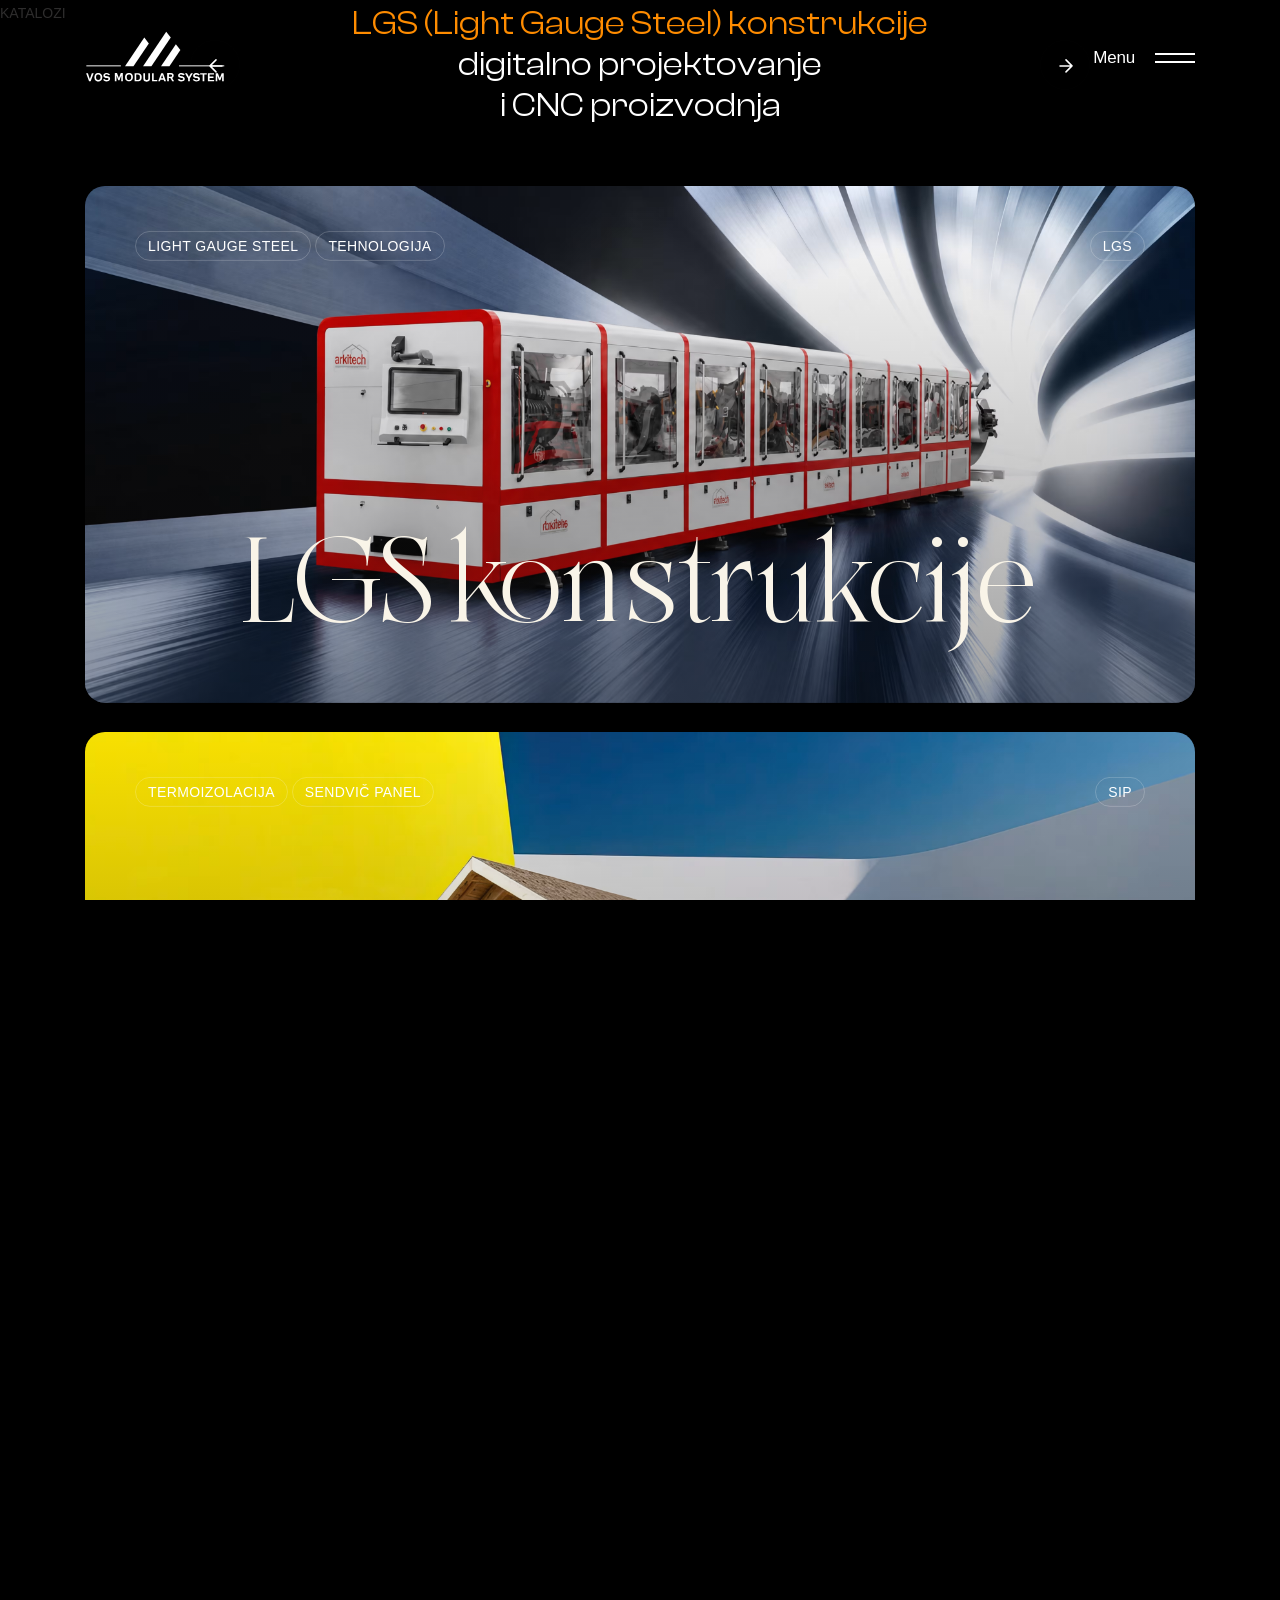
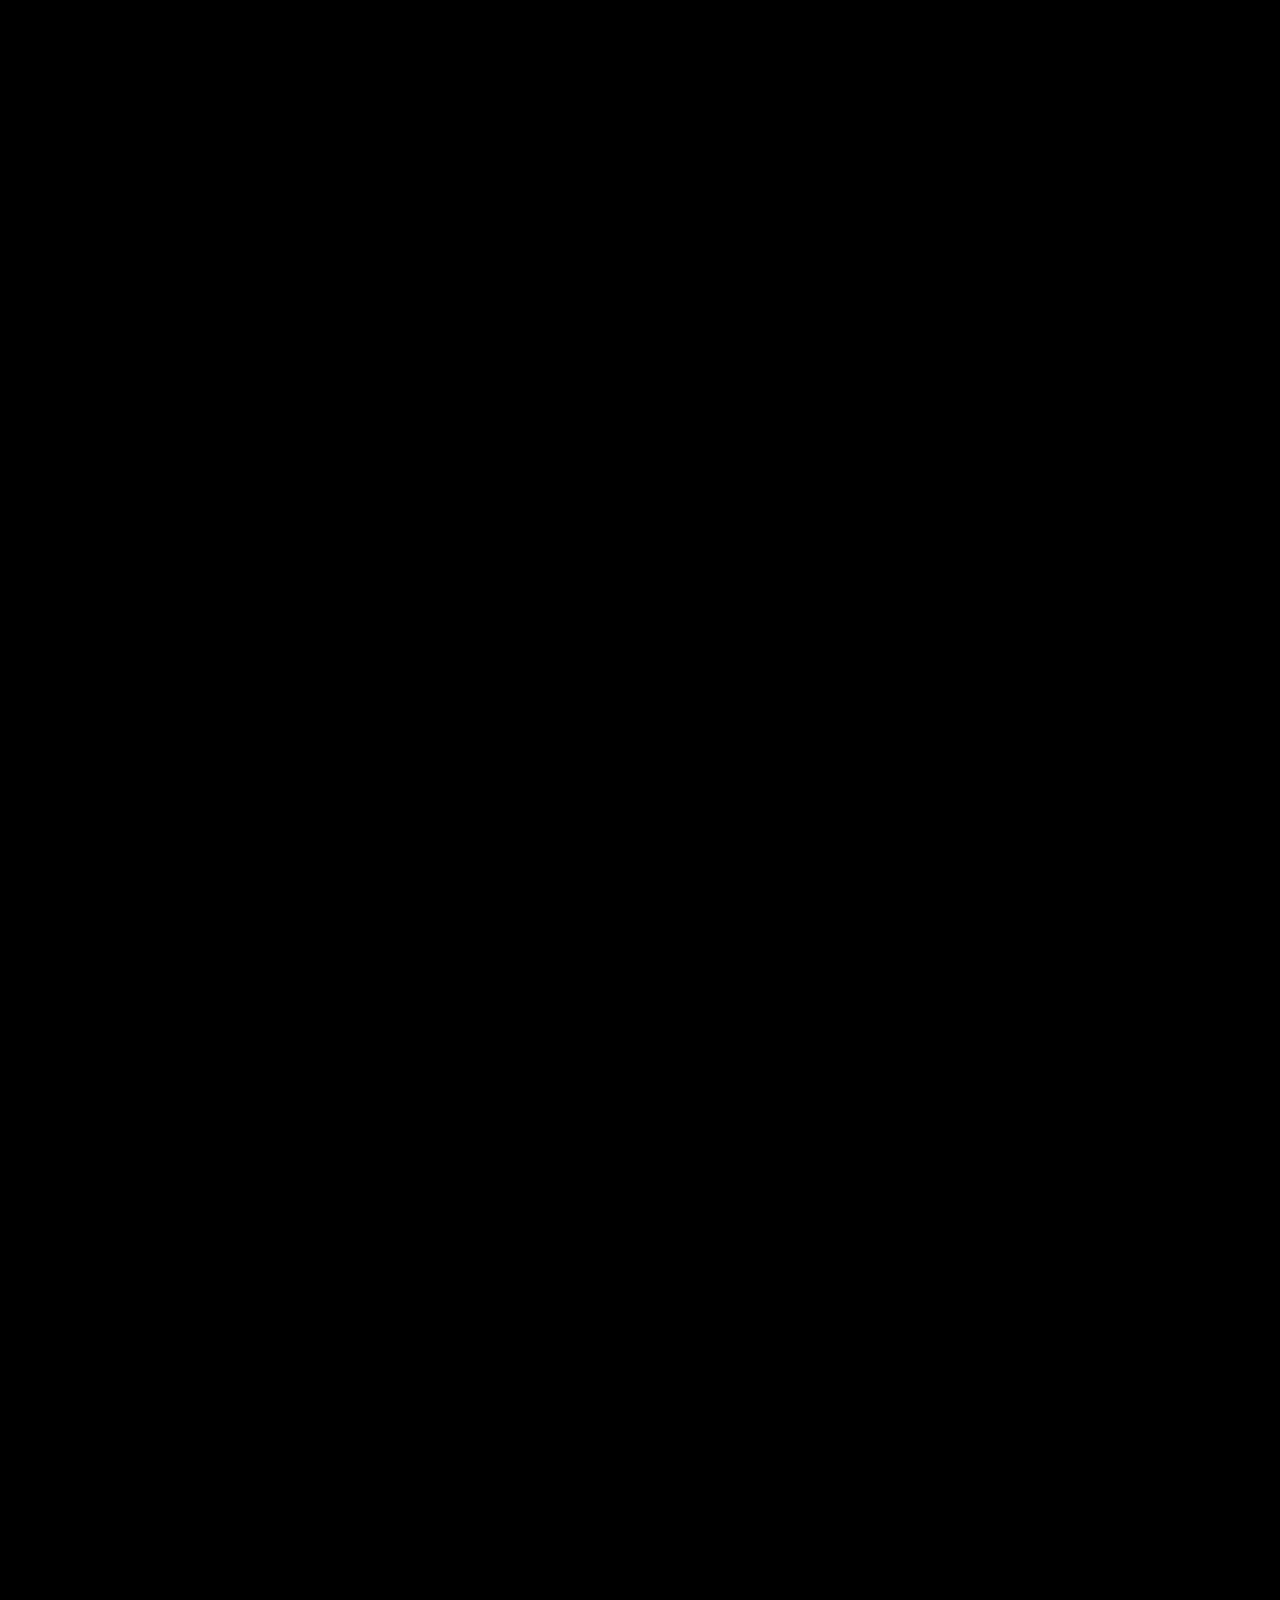
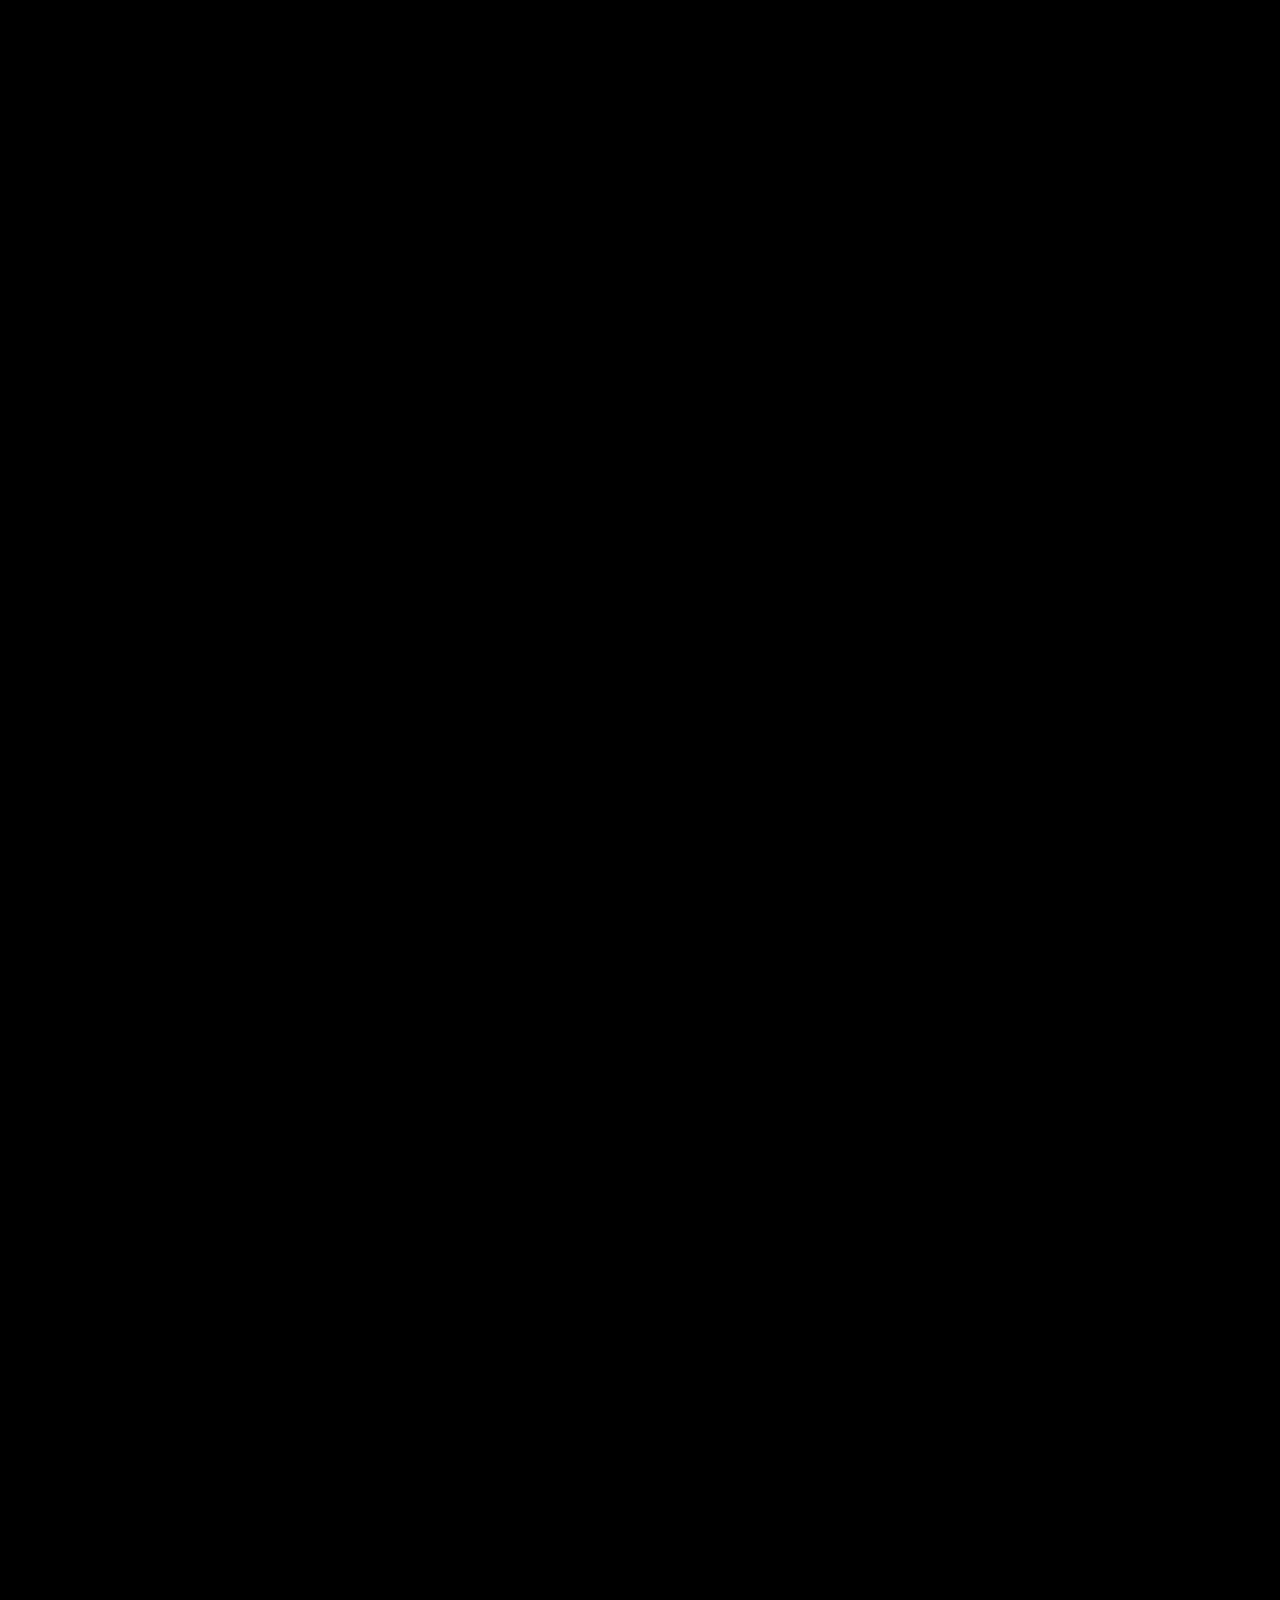
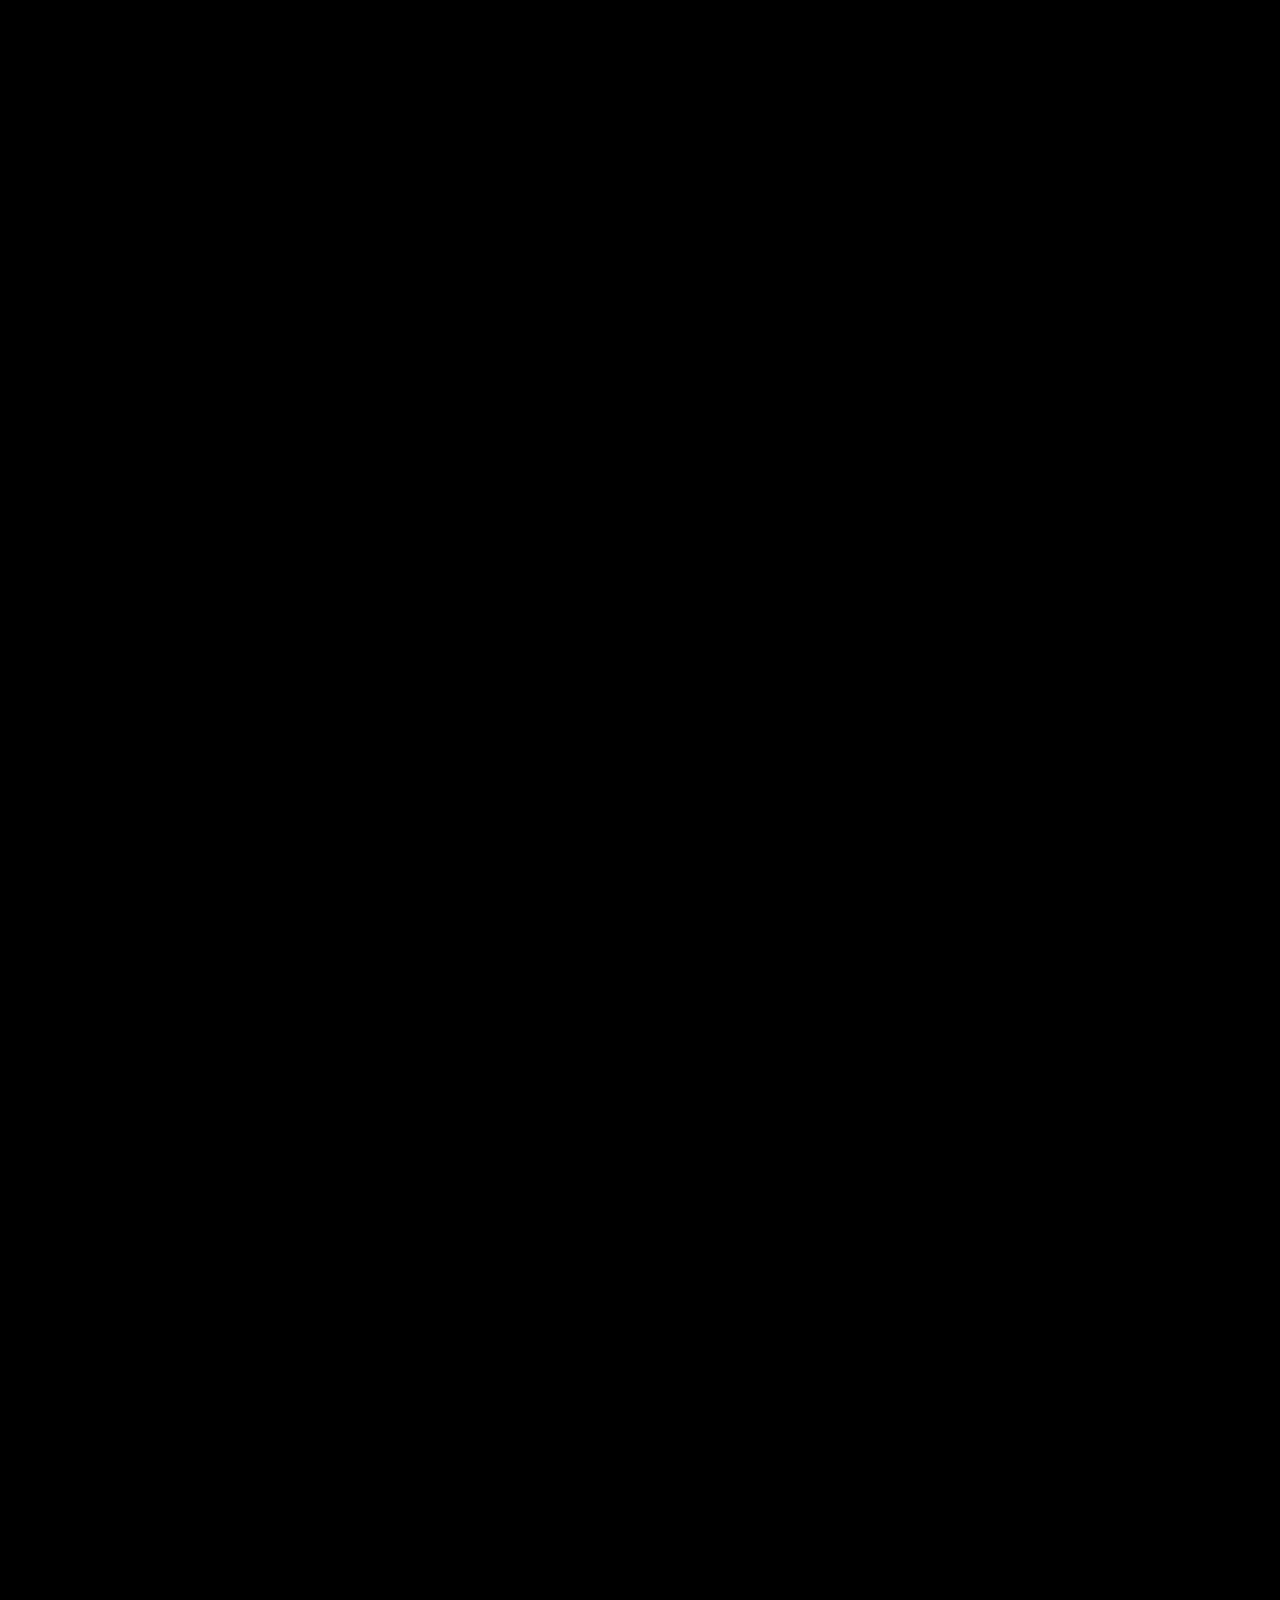
==== index.html @ fdd9111f "Initial commit: Vos Modular System site mirror + new LGS page Mirrors the live vosmodularsystem.com " ====
<!DOCTYPE html><html class="no-js" lang="sr"><head>

    <meta charset="utf-8">
    <meta http-equiv="x-ua-compatible" content="ie=edge">
    <title>Vos Modular System - industrijska gradnja nove generacije - VOS STEEL CORE LGS SIP SISTEM</title>
    <meta name="description" content="">
    <meta name="viewport" content="width=device-width, initial-scale=1">

    <!-- Place favicon.ico in the root directory -->
    <link rel="shortcut icon" type="image/x-icon" href="images/favicon.svg">

    <!-- CSS here -->
    <!-- CSS here -->
    <link rel="stylesheet" href="css/bootstrap.css">
    <link rel="stylesheet" href="css/slick.css">
    <link rel="stylesheet" href="css/swiper-bundle.css">
    <link rel="stylesheet" href="css/magnific-popup.css">
    <link rel="stylesheet" href="css/font-awesome-pro.css">
    <link rel="stylesheet" href="css/spacing.css">
    <link rel="stylesheet" href="css/atropos.min.css">
    <link rel="stylesheet" href="css/main.css">
    <link rel="stylesheet" href="css/custom.css">
    <!-- CSS here -->
    <!-- CSS here -->

</head>

<body class="tp-magic-cursor" data-bg-color="#000000">

    <!-- Begin magic cursor -->
    <div id="magic-cursor" class="cursor-white-bg">
        <div id="ball"></div>
    </div>
    <!-- End magic cursor -->

    <!-- preloader start -->

    <!-- preloader -->KATALOZI
    <div id="preloader">
        <div class="preloader">
            <span></span>
            <span></span>
        </div>
    </div>
    <!-- preloader end  -->
    <!-- preloader end  -->


    <!-- back to top start -->
    <!-- back to top start -->
    <div class="back-to-top-wrapper">
        <button id="back_to_top" type="button" class="back-to-top-btn">
            <svg width="12" height="7" viewBox="0 0 12 7" fill="none" xmlns="http://www.w3.org/2000/svg">
                <path d="M11 6L6 1L1 6" stroke="currentColor" stroke-width="1.5" stroke-linecap="round" stroke-linejoin="round"></path>
            </svg>
        </button>
    </div>
    <!-- back to top end -->
    <!-- back to top end -->

    <!-- offcanvas start -->

    <div class="tp-offcanvas-2-area p-relative offcanvas-2-black-bg">
        <div class="tp-offcanvas-2-bg is-left left-box"></div>
        <div class="tp-offcanvas-2-bg is-right right-box d-none d-md-block"></div>
        <div class="tp-offcanvas-2-wrapper">
            <div class="tp-offcanvas-2-left left-box">
                <div class="tp-offcanvas-2-left-wrap d-flex justify-content-between align-items-center">
                    <div class="tp-offcanvas-2-logo">
                        <a href="index.html">
                            <img class="logo-1" data-width="140" src="images/logo-white.svg" alt="">
                            <img class="logo-2" data-width="140" src="images/logo-black.png" alt="">
                        </a>
                    </div>
                    <div class="tp-offcanvas-2-close d-md-none text-end">
                        <button class="tp-offcanvas-2-close-btn">
                            <span class="text">
                                <span>close</span>
                            </span>
                            <span class="d-inline-block">
                                <span>
                                    <svg width="24" height="24" viewBox="0 0 24 24" fill="none" xmlns="http://www.w3.org/2000/svg">
                                        <rect width="32.621" height="1.00918" transform="matrix(0.704882 0.709325 -0.704882 0.709325 1.0061 0)" fill="currentcolor"></rect>
                                        <rect width="32.621" height="1.00918" transform="matrix(0.704882 -0.709325 0.704882 0.709325 0 23.2842)" fill="currentcolor"></rect>
                                    </svg>
                                </span>
                            </span>
                        </button>
                    </div>
                </div>
                <div class="tp-offcanvas-menu counter-row">
                    <nav></nav>
                </div>
            </div>
            <div class="tp-offcanvas-2-right right-box d-none d-md-block p-relative">
                <div class="tp-offcanvas-2-close text-end">
                    <button class="tp-offcanvas-2-close-btn">
                        <span class="text"><span>close</span></span>
                        <span class="d-inline-block">
                            <span>
                                <svg width="38" height="38" viewBox="0 0 38 38" fill="none" xmlns="http://www.w3.org/2000/svg">
                                    <path d="M9.80859 9.80762L28.1934 28.1924" stroke="currentColor" stroke-width="1.5" stroke-linecap="round" stroke-linejoin="round"></path>
                                    <path d="M9.80859 28.1924L28.1934 9.80761" stroke="currentColor" stroke-width="1.5" stroke-linecap="round" stroke-linejoin="round"></path>
                                </svg>
                            </span>
                        </span>
                    </button>
                </div>
                <div class="tp-offcanvas-2-right-info-box mt-160">
                    <h4 class="tp-offcanvas-2-right-info-title">Kontakt</h4>
                    <div class="tp-offcanvas-2-right-info-item">
                        <label class="mb-10">Telefon</label>
                        <a class="tp-line-white" href="tel:+381640510066">+381 64 051 0066</a><br>
                        <a class="tp-line-white" href="tel:+381635566646">+381 63 566 646</a>
                    </div>
                    <div class="tp-offcanvas-2-right-info-item">
                        <label class="mb-10">Email</label>
                        <a class="tp-line-white" href="mailto:office@vos-system.com">office@vos-system.com</a>
                    </div>
                    <div class="tp-offcanvas-2-right-info-item">
                        <label class="mb-10">Adresa</label>
                        <a class="tp-line-white" href="https://www.google.com.bd/maps/place/Vos+System/@45.3799021,20.0602516,17z/data=!3m1!4b1!4m14!1m7!3m6!1s0x475b222dc4f3ee83:0x62e4f84243fef71f!2sVos+System!8m2!3d45.3798984!4d20.0628265!16s%2Fg%2F1tg_vwn9!3m5!1s0x475b222dc4f3ee83:0x62e4f84243fef71f!8m2!3d45.3798984!4d20.0628265!16s%2Fg%2F1tg_vwn9?entry=ttu&g_ep=EgoyMDI2MDYwMS4wIKXMDSoASAFQAw%3D%3D" target="_blank">
                            Čuruška 3, 21230 Žabalj, Srbija 
                        </a>
                    </div>
                    <div class="tp-offcanvas-2-right-info-item">
                        <label class="mb-15">Zapratite nas</label>
                        <div class="tp-offcanvas-2-right-social">
                            <a href="https://www.youtube.com/@VOSSYSTEMMODULAR">
                               <svg width="35px" height="35px" viewBox="0 0 48 48" fill="none" xmlns="http://www.w3.org/2000/svg">
<circle cx="24" cy="24" r="20" fill="none"/>
<path fill-rule="evenodd" clip-rule="evenodd" d="M35.3005 16.3781C35.6996 16.7772 35.9872 17.2739 36.1346 17.8187C36.9835 21.2357 36.7873 26.6324 36.1511 30.1813C36.0037 30.7261 35.7161 31.2228 35.317 31.6219C34.9179 32.021 34.4212 32.3086 33.8764 32.456C31.8819 33 23.8544 33 23.8544 33C23.8544 33 15.8269 33 13.8324 32.456C13.2876 32.3086 12.7909 32.021 12.3918 31.6219C11.9927 31.2228 11.7051 30.7261 11.5577 30.1813C10.7038 26.7791 10.9379 21.3791 11.5412 17.8352C11.6886 17.2903 11.9762 16.7936 12.3753 16.3945C12.7744 15.9954 13.2711 15.7079 13.8159 15.5604C15.8104 15.0165 23.8379 15 23.8379 15C23.8379 15 31.8654 15 33.8599 15.544C34.4047 15.6914 34.9014 15.979 35.3005 16.3781ZM27.9423 24L21.283 27.8571V20.1428L27.9423 24Z" fill="currentcolor"/>
</svg>
                            </a>
                            <a href="https://www.facebook.com/vosmodularsystem">
                          <svg width="17px" height="17px" viewBox="0 0 16 16" xmlns="http://www.w3.org/2000/svg" fill="none"><path fill="currentcolor" d="M15 8a7 7 0 00-7-7 7 7 0 00-1.094 13.915v-4.892H5.13V8h1.777V6.458c0-1.754 1.045-2.724 2.644-2.724.766 0 1.567.137 1.567.137v1.723h-.883c-.87 0-1.14.54-1.14 1.093V8h1.941l-.31 2.023H9.094v4.892A7.001 7.001 0 0015 8z"/></svg>
                            </a>
                            <a href="https://www.instagram.com/vosmodularsystem">
                                <svg width="17" height="17" viewBox="0 0 17 17" fill="none" xmlns="http://www.w3.org/2000/svg">
                                    <path d="M12.8438 5.15771C13.396 5.15771 13.8438 4.71 13.8438 4.15771C13.8438 3.60543 13.396 3.15771 12.8438 3.15771V5.15771ZM12.8348 3.15771C12.2825 3.15771 11.8348 3.60543 11.8348 4.15771C11.8348 4.71 12.2825 5.15771 12.8348 5.15771V3.15771ZM8.5 15C6.70396 15 5.45753 14.9979 4.51848 14.8716C3.60819 14.7492 3.13786 14.5269 2.80546 14.1945L1.39124 15.6088C2.15719 16.3747 3.11992 16.7016 4.25198 16.8538C5.35528 17.0021 6.7605 17 8.5 17V15ZM0 8.5C0 10.2395 -0.00212373 11.6447 0.146211 12.748C0.298413 13.8801 0.625299 14.8428 1.39124 15.6088L2.80546 14.1945C2.47305 13.8621 2.25076 13.3918 2.12838 12.4815C2.00212 11.5425 2 10.296 2 8.5H0ZM15 8.5C15 10.296 14.9979 11.5425 14.8716 12.4815C14.7492 13.3918 14.5269 13.8621 14.1945 14.1945L15.6088 15.6088C16.3747 14.8428 16.7016 13.8801 16.8538 12.748C17.0021 11.6447 17 10.2395 17 8.5H15ZM8.5 17C10.2395 17 11.6447 17.0021 12.748 16.8538C13.8801 16.7016 14.8428 16.3747 15.6088 15.6088L14.1945 14.1945C13.8621 14.5269 13.3918 14.7492 12.4815 14.8716C11.5425 14.9979 10.296 15 8.5 15V17ZM8.5 2C10.296 2 11.5425 2.00212 12.4815 2.12838C13.3918 2.25076 13.8621 2.47305 14.1945 2.80546L15.6088 1.39124C14.8428 0.625299 13.8801 0.298413 12.748 0.146211C11.6447 -0.00212374 10.2395 0 8.5 0V2ZM17 8.5C17 6.7605 17.0021 5.35528 16.8538 4.25198C16.7016 3.11992 16.3747 2.15719 15.6088 1.39124L14.1945 2.80546C14.5269 3.13786 14.7492 3.60819 14.8716 4.51848C14.9979 5.45753 15 6.70396 15 8.5H17ZM8.5 0C6.7605 0 5.35528 -0.00212374 4.25198 0.146211C3.11992 0.298413 2.15719 0.625299 1.39124 1.39124L2.80546 2.80546C3.13786 2.47305 3.60819 2.25076 4.51848 2.12838C5.45753 2.00212 6.70396 2 8.5 2V0ZM2 8.5C2 6.70396 2.00212 5.45753 2.12838 4.51848C2.25076 3.60819 2.47305 3.13786 2.80546 2.80546L1.39124 1.39124C0.625299 2.15719 0.298413 3.11992 0.146211 4.25198C-0.00212373 5.35528 0 6.7605 0 8.5H2ZM11.0545 8.50136C11.0545 9.91114 9.91163 11.054 8.50185 11.054V13.054C11.0162 13.054 13.0545 11.0157 13.0545 8.50136H11.0545ZM8.50185 11.054C7.09207 11.054 5.94922 9.91114 5.94922 8.50136H3.94922C3.94922 11.0157 5.9875 13.054 8.50185 13.054V11.054ZM5.94922 8.50136C5.94922 7.09158 7.09207 5.94873 8.50185 5.94873V3.94873C5.9875 3.94873 3.94922 5.98701 3.94922 8.50136H5.94922ZM8.50185 5.94873C9.91163 5.94873 11.0545 7.09158 11.0545 8.50136H13.0545C13.0545 5.98701 11.0162 3.94873 8.50185 3.94873V5.94873ZM12.8438 3.15771H12.8348V5.15771H12.8438V3.15771Z" fill="currentcolor"></path>
                                </svg>
                            </a>
                        </div>
                    </div>
                </div>
            </div>
        </div>
    </div>
    <!-- offcanvas end -->

    <!-- header area start -->
    <header>

        <!-- header area start -->
        <div class="tp-header-2-area z-index-3 mt-5 ">
            <div class="container container-1750">
                <div class="row align-items-center">
                    <div class="col-6">
                        <div class="tp-header-logo">
                            <a href="index.html"><img data-width="140px" src="images/logo-white.svg" alt=""></a>
                        </div>
                    </div>
                    <div class="col-6">
                        <div class="tp-header-2-right d-flex justify-content-end">
                            <button class="tp-header-2-bar tp-offcanvas-open-btn d-flex align-items-center">
                                <span>Menu</span>
                                <span>
                                    <i></i>
                                    <i></i>
                                </span>
                            </button>
                        </div>
                    </div>
                </div>
            </div>
        </div>

        <nav class="tp-mobile-menu-active d-none">
            <ul>
                <li class="has-dropdown p-static is-active">
                    <a >TEHNOLOGIJA</a>
                    <ul class="tp-submenu submenu">
                        <li><a href="/lgs">LGS konstrukcije</a></li>
                        <li><a href="doc/sip.pdf" target="_blank" rel="noopener noreferrer">SIP paneli</a></li>
                        <li><a href="doc/score.pdf" target="_blank" rel="noopener noreferrer">STEEL CORE Sistem</a></li>
                        <li><a href="doc/mgo.pdf" target="_blank" rel="noopener noreferrer">MgO paneli</a></li>
                       
                    </ul>
                </li>
                 <li class="has-dropdown p-static is-active">
                    <a >PROIZVODI</a>
                    <ul class="tp-submenu submenu">
                        <li><a href="doc/space.pdf" target="_blank" rel="noopener noreferrer">Space Kapsula</a></li>
                        <li><a href="doc/ecap.pdf" target="_blank" rel="noopener noreferrer">E-Kapsula</a></li>
                        <li><a href="doc/xmod.pdf" target="_blank" rel="noopener noreferrer">X-MOD Line</a></li>
                        <li><a href="doc/mhome.pdf" target="_blank" rel="noopener noreferrer">Modularne Kuće</a></li>
						
						<li><a href="doc/kit 01.pdf" target="_blank" rel="noopener noreferrer">LGS KIT</a></li>
                        <li><a href="doc/kit 02.pdf" target="_blank" rel="noopener noreferrer">LGS+SIP KIT</a></li>
                        <li><a href="doc/kit 03.pdf" target="_blank" rel="noopener noreferrer">LGS+SIP/MgO KIT</a></li>
					
						
                       
                    </ul>
                </li>
				 <li class="has-dropdown p-static is-active">
                    <a >360°PREGLED</a>
                    <ul class="tp-submenu submenu">
                        
						<li><a href="https://my.matterport.com/show/?m=LvjTjAGMy9D" target="_blank" rel="noopener noreferrer">SPACE KAPSULA</a></li>
						<li><a href="https://my.matterport.com/show/?m=Ng99ZKTcBRJ" target="_blank" rel="noopener noreferrer">E-KAPSULA</a></li>
                        <li><a href="https://my.matterport.com/show/?m=ZeMni5wGzuD" target="_blank" rel="noopener noreferrer">XMODline B24-SL</a></li>
                        <li><a href="https://my.matterport.com/show/?m=9GBvYPCqosd" target="_blank" rel="noopener noreferrer">MALI PALIĆ</a></li>
                        <li><a href="https://my.matterport.com/show/?m=togwt7eFjQd" target="_blank" rel="noopener noreferrer">PR 10-30 LUX</a></li>
                        
                    </ul>
                </li>
				
               
            </ul>
        </nav>
        <!-- header area end -->

    </header>
    <!-- header area end -->

    <div id="smooth-wrapper">
        <div id="smooth-content">

            <main>

                <!-- hero area start -->
                <div class="tp-hero-2-wrapper">
                    
					<div class="tp-about-us-area include-bg pt-180 pb-150 hero-element " >
                        <div class="container">
     
        
               <div class="row">
                                <div class="col-xl-12">
                                    <div class="tp-hero-2-content text-center mb-25">
                                        <span class="tp-hero-2-subtitle tp_fade_anim" data-delay=".3">
                                            MODULARNA GRADNJA 
                                        </span>
                                        <h1 class="tp-hero-2-title about-us tp_fade_anim text-scale-anim" data-delay=".5">Nove Generacije</h1>
                                    </div>
                                </div>
                            </div>
                            <div class="row">
                                <div class="col-md-6">
                                    <div class="tp-hero-2-avater-box d-flex align-items-center justify-content-center justify-content-md-start tp_fade_anim" data-delay=".7" data-on-scroll="3">
                                        
                                    </div>
                                </div>
                                
                            </div>
                        </div>
                    </div>
                </div>
                <!-- hero area end -->
				
				
			 <!-- brand area start -->
                <div class="creative-brand-area pb-50 fix">
                    <div class="creative-brand-wrapper">
                        <div class="swiper-container creative-brand-active">
                            <div class="swiper-wrapper slider-transtion">
                                <div class="swiper-slide">
                                    <div class="creative-brand-item">
                                        <img src="images/app-brand-1.svg" >
                                    </div>
                                </div>
                                <div class="swiper-slide">
                                    <div class="creative-brand-item">
                                        <img src="images/app-brand-2.svg" >
                                    </div>
                                </div>
                                <div class="swiper-slide">
                                    <div class="creative-brand-item">
                                        <img src="images/app-brand-3.svg" >
                                    </div>
                                </div>
                                <div class="swiper-slide">
                                    <div class="creative-brand-item">
                                        <img src="images/app-brand-4.svg" >
                                    </div>
                                </div>
                                <div class="swiper-slide">
                                    <div class="creative-brand-item">
                                        <img src="images/app-brand-5.svg" >
                                    </div>
                                </div>
                                <div class="swiper-slide">
                                    <div class="creative-brand-item">
                                        <img src="images/app-brand-6.svg" alt="">
                                    </div>
                                </div>
                                <div class="swiper-slide">
                                    <div class="creative-brand-item">
                                        <img src="images/app-brand-7.svg" >
                                    </div>
                                </div>
                            
                            </div>
                        </div>
                    </div>
                </div>
                <!-- brand area end -->
				
				
				
				
	 <!-- testimonial area start -->
                <div class="ar-testimonial-area pb-50">
                    <div class="container container-1330">
                        <div class="row justify-content-center">
                            <div class="col-xl-8">
                                <div class="ar-testimonial-slider-wrap p-relative">
                                 
                                    <div class="swiper-container ar-testimonial-active fix">
                                        <div class="swiper-wrapper">
                                            <div class="swiper-slide">
                                                <div class="ar-testimonial-item text-center">
                                                    <p>
                                                        Vos Modular System razvija i proizvodi<br>
<a style="color: rgb(255, 140, 0);" class="tp-line-white" href="doc/ngen.pdf" target="_blank"> savremene građevinske sisteme.</a> <br>
 
                                                    </p>
                                                </div>
                                            </div>
                                            <div class="swiper-slide">
                                                <div class="ar-testimonial-item text-center">
                                                    <p>
                                               <a style="color: rgb(255, 140, 0);" class="tp-line-white" href="/lgs"> LGS (Light Gauge Steel) konstrukcije</a> <br>
digitalno projektovanje<br>
i CNC proizvodnja
                                                    </p>
                                                </div>
                                            </div>
                                            <div class="swiper-slide">
                                                <div class="ar-testimonial-item text-center">
                                                    <p>
                                                        <a style="color: rgb(255, 140, 0);" class="tp-line-white" href="doc/sip.pdf" target="_blank"> SIP (Structural Insulated Panel)</a> <br>
proizvodnja energetski efikasnih<br>
konstrukcionih SIP panela
                                                    </p>
                                                </div>
                                            </div>
											<div class="swiper-slide">
                                                <div class="ar-testimonial-item text-center">
                                                    <p>
                                                       <a style="color: rgb(255, 140, 0);" class="tp-line-white" href="doc/score.pdf" target="_blank">STEEL CORE SISTEM</a> <br>
visoko efikasan, brz i energetski<br>
optimizovan LGS-SIP/MgO sistem
                                                    </p>
                                                </div>
                                            </div>
											<div class="swiper-slide">
                                                <div class="ar-testimonial-item text-center">
                                                    <p>
                                                        <a style="color: rgb(255, 140, 0);" class="tp-line-white" href="doc/mgo.pdf" target="_blank">MgO (magnesium-oxide) ploče</a> <br>
inovacija koja menja<br>
standarde gradnje
                                                    </p>
                                                </div>
												
                                            </div>
											<div class="swiper-slide">
                                                <div class="ar-testimonial-item text-center">
                                                    <p>
                                                      DIY (Uradi Sam) Kompleti<br>
<a style="color: rgb(255, 140, 0);" class="tp-line-white" href="doc/kit 01.pdf" target="_blank">LGS</a>  | <a style="color: rgb(255, 140, 0);" class="tp-line-white" href="doc/kit 02.pdf" target="_blank">LGS+SIP</a>  | <a style="color: rgb(255, 140, 0);" class="tp-line-white" href="doc/kit 03.pdf" target="_blank">LGS+SIP/MgO KIT</a> <br>
sami organizujte izgradnju objekta
                                                    </p>
                                                </div>
												
                                            </div>
                                        </div>
                                    </div>
                              
                                    <div class="ar-testimonial-arrow">
                                        <button class="ar-testimonial-prev">
                                            <span>
                                                <svg width="14" height="14" viewBox="0 0 14 14" fill="none" xmlns="http://www.w3.org/2000/svg">
                                                    <path d="M13 7H1M1 7L7 1M1 7L7 13" stroke="white" stroke-width="1.5" stroke-linecap="round" stroke-linejoin="round"></path>
                                                </svg>
                                            </span>
                                        </button>
                                        <button class="ar-testimonial-next">
                                            <span>
                                                <svg width="14" height="14" viewBox="0 0 14 14" fill="none" xmlns="http://www.w3.org/2000/svg">
                                                    <path d="M1 7H13M13 7L7 1M13 7L7 13" stroke="white" stroke-width="1.5" stroke-linecap="round" stroke-linejoin="round"></path>
                                                </svg>
                                            </span>
                                        </button>
                                    </div>
                                </div>
                            </div>
                        </div>
                    </div>
                </div>
                <!-- testimonial area end -->			
				
				
				
				


                <!-- PORTFOLIO SHOWCASE -->
                <div class="des-portfolio-area">
                    <div class="container container-1750">
                        <div class="row">
                            <div class="col-xl-12">
                                <div class="showcase-portfolio-wrap pt-10 pb-60">
								
									
								
								
								 <div class="des-portfolio-item showcase-portfolio-panel p-relative not-hide-cursor mb-30" data-cursor="Pogledaj<br>Katalog">
                                        <a class="cursor-hide"  href="/lgs">
                                            <div class="des-portfolio-thumb p-relative">
                                                <picture>
  <source srcset="images/portfolio-5.avif" type="image/avif">
  <img src="images/portfolio-5.jpg" alt="">
</picture>
                                            </div>
                                            <div class="des-portfolio-category">
                                                <span>Light Gauge Steel</span>
                                                <span>Tehnologija</span>
                                            </div>
                                            <div class="des-portfolio-category portfolio-meta">
                                                <span>LGS</span>
                                            </div>
                                            <div class="des-portfolio-content">
											
                                                <h2 class="des-portfolio-title">LGS konstrukcije</h2>
                                            </div>
                                        </a>
                                    </div>
								
								
								 <div class="des-portfolio-item showcase-portfolio-panel p-relative not-hide-cursor mb-30" data-cursor="Pogledaj<br>Katalog">
                                        <a class="cursor-hide"  href="doc/sip.pdf" target="_blank" rel="noopener noreferrer">
                                            <div class="des-portfolio-thumb p-relative">
                                                <picture>
  <source srcset="images/portfolio-6.avif" type="image/avif">
  <img src="images/portfolio-6.jpg" alt="">
</picture>
                                            </div>
                                            <div class="des-portfolio-category">
                                                <span>Termoizolacija</span>
                                                <span>Sendvič Panel</span>
                                            </div>
                                            <div class="des-portfolio-category portfolio-meta">
                                                <span>SIP</span>
                                            </div>
                                            <div class="des-portfolio-content">
											
                                                <h2 class="des-portfolio-title">SIP paneli</h2>
                                            </div>
                                        </a>
                                    </div>
								
								
								<div class="des-portfolio-item showcase-portfolio-panel p-relative not-hide-cursor mb-30" data-cursor="Pogledaj<br>Katalog">
                                        <a class="cursor-hide"  href="doc/score.pdf" target="_blank" rel="noopener noreferrer">
                                            <div class="des-portfolio-thumb p-relative">
                                                <picture>
  <source srcset="images/portfolio-8.avif" type="image/avif">
  <img src="images/portfolio-8.jpg" alt="">
</picture>
                                            </div>
                                            <div class="des-portfolio-category">
                                                <span>Građevinski</span>
                                                <span>Sistem</span>
                                            </div>
                                            <div class="des-portfolio-category portfolio-meta">
                                                <span>LGS-SIP/MgO</span>
                                            </div>
                                            <div class="des-portfolio-content">
											
                                                <h2 class="des-portfolio-title">STEEL-CORE Sistem</h2>
                                            </div>
                                        </a>
                                    </div>
								
								
								<div class="des-portfolio-item showcase-portfolio-panel p-relative not-hide-cursor mb-30" data-cursor="Pogledaj<br>Katalog">
                                        <a class="cursor-hide"  href="doc/mgo.pdf" target="_blank" rel="noopener noreferrer">
                                            <div class="des-portfolio-thumb p-relative">
                                                <picture>
  <source srcset="images/portfolio-9.avif" type="image/avif">
  <img src="images/portfolio-9.jpg" alt="">
</picture>
                                            </div>
                                            <div class="des-portfolio-category">
                                                <span>Magnezijum-Oxid</span>
                                                <span>Tehnologija</span>
                                            </div>
                                            <div class="des-portfolio-category portfolio-meta">
                                                <span>MgO</span>
                                            </div>
                                            <div class="des-portfolio-content">
											
                                                <h2 class="des-portfolio-title">MgO ploča</h2>
                                            </div>
                                        </a>
                                    </div>
								
								
								<div class="des-portfolio-item showcase-portfolio-panel p-relative not-hide-cursor mb-30" data-cursor="Pogledaj<br>Katalog">
                                        <a class="cursor-hide"  href="doc/kit.pdf" target="_blank" rel="noopener noreferrer">
                                            <div class="des-portfolio-thumb p-relative">
                                                <picture>
  <source srcset="images/portfolio-10.avif" type="image/avif">
  <img src="images/portfolio-10.jpg" alt="">
</picture>
                                            </div>
                                            <div class="des-portfolio-category">
                                                <span>Uradi Sam</span>
                                                <span>Sistem</span>
                                            </div>
                                            <div class="des-portfolio-category portfolio-meta">
                                                <span>DIY Kit</span>
                                            </div>
                                            <div class="des-portfolio-content">
											
                                                <h2 class="des-portfolio-title">DIY Komplet</h2>
                                            </div>
                                        </a>
                                    </div>
								
								
								
                                    <div class="des-portfolio-item showcase-portfolio-panel p-relative not-hide-cursor mb-30" data-cursor="Pogledaj<br>Katalog">
                                        <a class="cursor-hide"  href="doc/space.pdf" target="_blank" rel="noopener noreferrer">
                                            <div class="des-portfolio-thumb p-relative">
                                                <picture>
  <source srcset="images/portfolio-1.avif" type="image/avif">
  <img src="images/portfolio-1.jpg" alt="">
</picture>
                                            </div>
                                            <div class="des-portfolio-category">
                                                <span>AXO.line</span>
                                                <span>Kapsula</span>
                                            </div>
                                            <div class="des-portfolio-category portfolio-meta">
                                                <span>2026</span>
                                            </div>
                                            <div class="des-portfolio-content">
											
                                                <h2 class="des-portfolio-title">Space Kapsula</h2>
                                            </div>
                                        </a>
                                    </div>
                                    <div class="des-portfolio-item showcase-portfolio-panel p-relative not-hide-cursor mb-30" data-cursor="Pogledaj<br>Katalog">
                                        <a class="cursor-hide"  href="doc/ecap.pdf" target="_blank" rel="noopener noreferrer">
                                            <div class="des-portfolio-thumb p-relative">
                                                <picture>
  <source srcset="images/portfolio-2.avif" type="image/avif">
  <img src="images/portfolio-2.jpg" alt="">
</picture>
                                            </div>
                                            <div class="des-portfolio-category">
                                                <span>EDGE.line</span>
                                                <span>Kapsula</span>
                                            </div>
                                            <div class="des-portfolio-category portfolio-meta">
                                                <span>2025</span>
                                            </div>
                                        </a>
                                        <div class="des-portfolio-content">
                                            
											<h2 class="des-portfolio-title">E-Kapsula</h2>
                                        </div>
                                    </div>
                                    <div class="des-portfolio-item showcase-portfolio-panel p-relative not-hide-cursor mb-30" data-cursor="Pogledaj<br>Katalog">
                                        <a class="cursor-hide" href="doc/xmod.pdf" target="_blank" rel="noopener noreferrer">
                                            <div class="des-portfolio-thumb p-relative">
                                                <picture>
  <source srcset="images/portfolio-3.avif" type="image/avif">
  <img src="images/portfolio-3.jpg" alt="">
</picture>
                                            </div>
                                            <div class="des-portfolio-category">
                                                <span>X-MOD B 24</span>
                                                <span>X-MOD B 37</span>
                                            </div>
                                            <div class="des-portfolio-category portfolio-meta">
                                                <span>2024</span>
                                            </div>
                                        </a>
                                        <div class="des-portfolio-content">
                                            
											<h2 class="des-portfolio-title">X-MOD Line</h2>
                                        </div>
										


										
										
                                    </div>
                                    <div class="des-portfolio-item showcase-portfolio-panel p-relative not-hide-cursor mb-30" data-cursor="Pogledaj<br>Katalog">
                                        <a class="cursor-hide"  href="doc/mhome.pdf" target="_blank" rel="noopener noreferrer">
                                            <div class="des-portfolio-thumb p-relative">
                                                <picture>
  <source srcset="images/portfolio-4.avif" type="image/avif">
  <img src="images/portfolio-4.jpg" alt="">
</picture>
                                            </div>
                                            <div class="des-portfolio-category">
                                                <span>Modul Objekti</span>
                                                <span>LGS Tech</span>
                                            </div>
                                            <div class="des-portfolio-category portfolio-meta">
                                                <span>2023</span>
                                            </div>
                                        </a>
                                        <div class="des-portfolio-content">
                                            <h2 class="des-portfolio-title">Modularne Kuće</h2>
                                        </div>
                                    </div>
                                </div>
                            </div>
                        </div>
                    </div>
                </div>
                <!--  PORTFOLIO SHOWCASE -->

            </main>

            <footer>

                <!-- footer area start -->
                <div class="des-footer-wrap pb-20">
                    <div class="des-footer-area des-footer-bg text-center include-bg hero-footer" >
                        <div class="des-footer-top d-flex align-items-center justify-content-between">
                            <span>Hibridni LGS+SIP Sistemi</span>
                            <div class="des-footer-logo">
                                <a href="index.html"><img data-width="140px" src="images/logo-white.svg" alt=""></a>
                            </div>
                            <span>Made in Serbia</span>
                        </div>
                        <div class="des-footer-middle">
                            <span>Kontaktirajte nas da oživimo vašu viziju</span>
                            <h3 class="des-footer-title"><a class="text-scale-anim " >vos modular system</a>
							</h3>
							
						
							
                        </div>
                        <div class="des-footer-bottom d-flex align-items-center justify-content-between">
                            <span class="footer-contact">
                                <span class="footer-contact-row">Kontakt Telefon:<br>
<a class="tp-line-white footer-contact-link" href="tel:+381640510066">+381 64 051 0066</a>, <a class="tp-line-white footer-contact-link" href="tel:+381635566646">+381 63 566 646</a></span>
                                <span class="footer-contact-row">Email: <a class="tp-line-white footer-contact-link" href="mailto:office@vos-system.com">office@vos-system.com</a></span>
                                <span class="footer-contact-row">Adresa: <a class="tp-line-white footer-contact-link" href="https://www.google.com.bd/maps/place/Vos+System/@45.3799021,20.0602516,17z/data=!3m1!4b1!4m14!1m7!3m6!1s0x475b222dc4f3ee83:0x62e4f84243fef71f!2sVos+System!8m2!3d45.3798984!4d20.0628265!16s%2Fg%2F1tg_vwn9!3m5!1s0x475b222dc4f3ee83:0x62e4f84243fef71f!8m2!3d45.3798984!4d20.0628265!16s%2Fg%2F1tg_vwn9?entry=ttu&g_ep=EgoyMDI2MDYwMS4wIKXMDSoASAFQAw%3D%3D" target="_blank" rel="noopener noreferrer">Čuruška 3, 21230 Žabalj, Srbija</a></span>
                            </span>
                            <div class="des-footer-bottom-social text-center">
                                <a href="https://www.youtube.com/@VOSSYSTEMMODULAR">YouTube</a>
                                <a href="https://www.instagram.com/vosmodularsystem">Instagram</a>
                                <a href="https://www.facebook.com/vosmodularsystem">Facebook</a>
                                
                            </div>
                            <span>Copyright © 2026</span>
                        </div>
                    </div>
                </div>
                <!-- footer area end -->

            </footer>

        </div>
    </div>


    <!-- JS here -->

    <!-- JS here -->


    <script src="js/jquery.js"></script>
    <script src="js/bootstrap-bundle.js"></script>
    <script src="js/swiper-bundle.js"></script>
    <script src="js/plugin.js"></script>
    <script src="js/three.js"></script>
    <script src="js/slick.js"></script>
    <script src="js/scroll-magic.js"></script>
    <script src="js/hover-effect.umd.js"></script>
    <script src="js/magnific-popup.js"></script>
    <script src="js/parallax-slider.js"></script>
    <script src="js/nice-select.js"></script>
    <script src="js/purecounter.js"></script>
    <script src="js/isotope-pkgd.js"></script>
    <script src="js/imagesloaded-pkgd.js"></script>
    <script src="js/ajax-form.js"></script>
    <script src="js/Observer.min.js"></script>
    <script src="js/splitting.min.js"></script>
    <script src="js/webgl.js"></script>
    <script src="js/parallax-scroll.js"></script>
    <script src="js/atropos.js"></script>
    <script src="js/slider-active.js"></script>
    <script src="js/main.js"></script>
    <script src="js/tp-cursor.js"></script>
    <script src="js/portfolio-slider-1.js"></script>
    <script type="module" src="js/distortion-img.js"></script>
    <script type="module" src="js/index.js"></script>
    <script type="module" src="js/index_1.js"></script>
    <script>
      // Late-loading images/fonts can shift the page after GSAP ScrollTrigger
      // has already measured trigger positions, leaving fade-in content stuck
      // hidden. Re-measure once everything has actually finished loading.
      (function () {
        function refresh() {
          if (window.ScrollTrigger) ScrollTrigger.refresh();
        }
        window.addEventListener('load', refresh);
        if (window.document.fonts && document.fonts.ready) {
          document.fonts.ready.then(refresh);
        }
      })();
    </script>

    <!-- JS here -->
    <!-- JS here -->



</body></html>
---- css/spacing.css ----
.mt-5{margin-top:5px !important}.mt-10{margin-top:10px}.mt-15{margin-top:15px}.mt-20{margin-top:20px}.mt-25{margin-top:25px}.mt-30{margin-top:30px}.mt-35{margin-top:35px}.mt-40{margin-top:40px}.mt-45{margin-top:45px}.mt-50{margin-top:50px}.mt-55{margin-top:55px}.mt-60{margin-top:60px}.mt-65{margin-top:65px}.mt-70{margin-top:70px}.mt-75{margin-top:75px}.mt-80{margin-top:80px}.mt-85{margin-top:85px}.mt-90{margin-top:90px}.mt-95{margin-top:95px}.mt-100{margin-top:100px}.mt-105{margin-top:105px}.mt-110{margin-top:110px}.mt-115{margin-top:115px}.mt-120{margin-top:120px}.mt-125{margin-top:125px}.mt-130{margin-top:130px}.mt-135{margin-top:135px}.mt-140{margin-top:140px}.mt-145{margin-top:145px}.mt-150{margin-top:150px}.mt-155{margin-top:155px}.mt-160{margin-top:160px}.mt-165{margin-top:165px}.mt-170{margin-top:170px}.mt-175{margin-top:175px}.mt-180{margin-top:180px}.mt-185{margin-top:185px}.mt-190{margin-top:190px}.mt-195{margin-top:195px}.mt-200{margin-top:200px}.mb-5{margin-bottom:5px !important}.mb-10{margin-bottom:10px}.mb-15{margin-bottom:15px}.mb-20{margin-bottom:20px}.mb-25{margin-bottom:25px}.mb-30{margin-bottom:30px}.mb-35{margin-bottom:35px}.mb-40{margin-bottom:40px}.mb-45{margin-bottom:45px}.mb-50{margin-bottom:50px}.mb-55{margin-bottom:55px}.mb-60{margin-bottom:60px}.mb-65{margin-bottom:65px}.mb-70{margin-bottom:70px}.mb-75{margin-bottom:75px}.mb-80{margin-bottom:80px}.mb-85{margin-bottom:85px}.mb-90{margin-bottom:90px}.mb-95{margin-bottom:95px}.mb-100{margin-bottom:100px}.mb-105{margin-bottom:105px}.mb-110{margin-bottom:110px}.mb-115{margin-bottom:115px}.mb-120{margin-bottom:120px}.mb-125{margin-bottom:125px}.mb-130{margin-bottom:130px}.mb-135{margin-bottom:135px}.mb-140{margin-bottom:140px}.mb-145{margin-bottom:145px}.mb-150{margin-bottom:150px}.mb-155{margin-bottom:155px}.mb-160{margin-bottom:160px}.mb-165{margin-bottom:165px}.mb-170{margin-bottom:170px}.mb-175{margin-bottom:175px}.mb-180{margin-bottom:180px}.mb-185{margin-bottom:185px}.mb-190{margin-bottom:190px}.mb-195{margin-bottom:195px}.mb-200{margin-bottom:200px}.ml-5{margin-left:5px}.ml-10{margin-left:10px}.ml-15{margin-left:15px}.ml-20{margin-left:20px}.ml-25{margin-left:25px}.ml-30{margin-left:30px}.ml-35{margin-left:35px}.ml-40{margin-left:40px}.ml-45{margin-left:45px}.ml-50{margin-left:50px}.ml-55{margin-left:55px}.ml-60{margin-left:60px}.ml-65{margin-left:65px}.ml-70{margin-left:70px}.ml-75{margin-left:75px}.ml-80{margin-left:80px}.ml-85{margin-left:85px}.ml-90{margin-left:90px}.ml-95{margin-left:95px}.ml-100{margin-left:100px}.ml-105{margin-left:105px}.ml-110{margin-left:110px}.ml-115{margin-left:115px}.ml-120{margin-left:120px}.ml-125{margin-left:125px}.ml-130{margin-left:130px}.ml-135{margin-left:135px}.ml-140{margin-left:140px}.ml-145{margin-left:145px}.ml-150{margin-left:150px}.ml-155{margin-left:155px}.ml-160{margin-left:160px}.ml-165{margin-left:165px}.ml-170{margin-left:170px}.ml-175{margin-left:175px}.ml-180{margin-left:180px}.ml-185{margin-left:185px}.ml-190{margin-left:190px}.ml-195{margin-left:195px}.ml-200{margin-left:200px}.mr-5{margin-right:5px}.mr-10{margin-right:10px}.mr-15{margin-right:15px}.mr-20{margin-right:20px}.mr-25{margin-right:25px}.mr-30{margin-right:30px}.mr-35{margin-right:35px}.mr-40{margin-right:40px}.mr-45{margin-right:45px}.mr-50{margin-right:50px}.mr-55{margin-right:55px}.mr-60{margin-right:60px}.mr-65{margin-right:65px}.mr-70{margin-right:70px}.mr-75{margin-right:75px}.mr-80{margin-right:80px}.mr-85{margin-right:85px}.mr-90{margin-right:90px}.mr-95{margin-right:95px}.mr-100{margin-right:100px}.mr-105{margin-right:105px}.mr-110{margin-right:110px}.mr-115{margin-right:115px}.mr-120{margin-right:120px}.mr-125{margin-right:125px}.mr-130{margin-right:130px}.mr-135{margin-right:135px}.mr-140{margin-right:140px}.mr-145{margin-right:145px}.mr-150{margin-right:150px}.mr-155{margin-right:155px}.mr-160{margin-right:160px}.mr-165{margin-right:165px}.mr-170{margin-right:170px}.mr-175{margin-right:175px}.mr-180{margin-right:180px}.mr-185{margin-right:185px}.mr-190{margin-right:190px}.mr-195{margin-right:195px}.mr-200{margin-right:200px}.pt-5{padding-top:5px !important}.pt-10{padding-top:10px}.pt-15{padding-top:15px}.pt-20{padding-top:20px}.pt-25{padding-top:25px}.pt-30{padding-top:30px}.pt-35{padding-top:35px}.pt-40{padding-top:40px}.pt-45{padding-top:45px}.pt-50{padding-top:50px}.pt-55{padding-top:55px}.pt-60{padding-top:60px}.pt-65{padding-top:65px}.pt-70{padding-top:70px}.pt-75{padding-top:75px}.pt-80{padding-top:80px}.pt-85{padding-top:85px}.pt-90{padding-top:90px}.pt-95{padding-top:95px}.pt-100{padding-top:100px}.pt-105{padding-top:105px}.pt-110{padding-top:110px}.pt-115{padding-top:115px}.pt-120{padding-top:120px}.pt-125{padding-top:125px}.pt-130{padding-top:130px}.pt-135{padding-top:135px}.pt-140{padding-top:140px}.pt-145{padding-top:145px}.pt-150{padding-top:150px}.pt-155{padding-top:155px}.pt-160{padding-top:160px}.pt-165{padding-top:165px}.pt-170{padding-top:170px}.pt-175{padding-top:175px}.pt-180{padding-top:180px}.pt-185{padding-top:185px}.pt-190{padding-top:190px}.pt-195{padding-top:195px}.pt-200{padding-top:200px}.pt-270{padding-top:270px}.pb-5{padding-bottom:5px !important}.pb-10{padding-bottom:10px}.pb-15{padding-bottom:15px}.pb-20{padding-bottom:20px}.pb-25{padding-bottom:25px}.pb-30{padding-bottom:30px}.pb-35{padding-bottom:35px}.pb-40{padding-bottom:40px}.pb-45{padding-bottom:45px}.pb-50{padding-bottom:50px}.pb-55{padding-bottom:55px}.pb-60{padding-bottom:60px}.pb-65{padding-bottom:65px}.pb-70{padding-bottom:70px}.pb-75{padding-bottom:75px}.pb-80{padding-bottom:80px}.pb-85{padding-bottom:85px}.pb-90{padding-bottom:90px}.pb-95{padding-bottom:95px}.pb-100{padding-bottom:100px}.pb-105{padding-bottom:105px}.pb-110{padding-bottom:110px}.pb-115{padding-bottom:115px}.pb-120{padding-bottom:120px}.pb-125{padding-bottom:125px}.pb-130{padding-bottom:130px}.pb-135{padding-bottom:135px}.pb-140{padding-bottom:140px}.pb-145{padding-bottom:145px}.pb-150{padding-bottom:150px}.pb-155{padding-bottom:155px}.pb-160{padding-bottom:160px}.pb-165{padding-bottom:165px}.pb-170{padding-bottom:170px}.pb-175{padding-bottom:175px}.pb-180{padding-bottom:180px}.pb-185{padding-bottom:185px}.pb-190{padding-bottom:190px}.pb-195{padding-bottom:195px}.pb-200{padding-bottom:200px}.pl-5{padding-left:5px}.pl-10{padding-left:10px}.pl-15{padding-left:15px}.pl-20{padding-left:20px}.pl-25{padding-left:25px}.pl-30{padding-left:30px}.pl-35{padding-left:35px}.pl-40{padding-left:40px}.pl-45{padding-left:45px}.pl-50{padding-left:50px}.pl-55{padding-left:55px}.pl-60{padding-left:60px}.pl-65{padding-left:65px}.pl-70{padding-left:70px}.pl-75{padding-left:75px}.pl-80{padding-left:80px}.pl-85{padding-left:85px}.pl-90{padding-left:90px}.pl-95{padding-left:95px}.pl-100{padding-left:100px}.pl-105{padding-left:105px}.pl-110{padding-left:110px}.pl-115{padding-left:115px}.pl-120{padding-left:120px}.pl-125{padding-left:125px}.pl-130{padding-left:130px}.pl-135{padding-left:135px}.pl-140{padding-left:140px}.pl-145{padding-left:145px}.pl-150{padding-left:150px}.pl-155{padding-left:155px}.pl-160{padding-left:160px}.pl-165{padding-left:165px}.pl-170{padding-left:170px}.pl-175{padding-left:175px}.pl-180{padding-left:180px}.pl-185{padding-left:185px}.pl-190{padding-left:190px}.pl-195{padding-left:195px}.pl-200{padding-left:200px}.pr-5{padding-right:5px}.pr-10{padding-right:10px}.pr-15{padding-right:15px}.pr-20{padding-right:20px}.pr-25{padding-right:25px}.pr-30{padding-right:30px}.pr-35{padding-right:35px}.pr-40{padding-right:40px}.pr-45{padding-right:45px}.pr-50{padding-right:50px}.pr-55{padding-right:55px}.pr-60{padding-right:60px}.pr-65{padding-right:65px}.pr-70{padding-right:70px}.pr-75{padding-right:75px}.pr-80{padding-right:80px}.pr-85{padding-right:85px}.pr-90{padding-right:90px}.pr-95{padding-right:95px}.pr-100{padding-right:100px}.pr-105{padding-right:105px}.pr-110{padding-right:110px}.pr-115{padding-right:115px}.pr-120{padding-right:120px}.pr-125{padding-right:125px}.pr-130{padding-right:130px}.pr-135{padding-right:135px}.pr-140{padding-right:140px}.pr-145{padding-right:145px}.pr-150{padding-right:150px}.pr-155{padding-right:155px}.pr-160{padding-right:160px}.pr-165{padding-right:165px}.pr-170{padding-right:170px}.pr-175{padding-right:175px}.pr-180{padding-right:180px}.pr-185{padding-right:185px}.pr-190{padding-right:190px}.pr-195{padding-right:195px}.pr-200{padding-right:200px}
---- css/atropos.min.css ----
/**
 * Atropos 2.0.2
 * Touch-friendly 3D parallax hover effects
 * https://atroposjs.com
 *
 * Copyright 2021-2023 
 *
 * Released under the MIT License
 *
 * Released on: July 4, 2023
 */

 .atropos {
    position: relative;
    display: block;
    perspective: 1200px;
    transform: translate3d(0, 0, 0);
}
.atropos-rotate-scroll-x,
.atropos-rotate-scroll-y,
.atropos-rotate-touch {
    -webkit-tap-highlight-color: transparent;
    -webkit-touch-callout: none;
    -webkit-user-select: none;
    -moz-user-select: none;
    user-select: none;
}
.atropos-rotate-touch-scroll-y {
    touch-action: pan-y;
}
.atropos-rotate-touch-scroll-x {
    touch-action: pan-x;
}
.atropos-rotate-touch {
    touch-action: none;
}
.atropos-rotate,
.atropos-scale {
    width: 100%;
    height: 100%;
    transform-style: preserve-3d;
    transition-property: transform;
    display: block;
}
.atropos-highlight,
.atropos-shadow {
    position: absolute;
    pointer-events: none;
    transition-property: transform, opacity;
    display: block;
    opacity: 0;
}
.atropos-shadow {
    z-index: -1;
    left: 0;
    top: 0;
    width: 100%;
    height: 100%;
}
.atropos-highlight {
    left: -50%;
    top: -50%;
    width: auto;
    height: auto;
    z-index: 0;
}
.atropos-rotate {
    position: relative;
}
.atropos-inner {
    width: 100%;
    height: 100%;
    position: relative;
    transform-style: preserve-3d;
    transform: translate3d(0, 0, 0);
    display: block;
}
.atropos-active {
    z-index: 1;
}
.atropos-active .atropos-shadow {
    opacity: 1 !important;
}
::slotted([data-atropos-offset]),
[data-atropos-offset] {
    transition-property: transform;
}
[data-atropos-opacity] {
    transition-property: opacity;
}
::slotted([data-atropos-offset][data-atropos-opacity]),
[data-atropos-offset][data-atropos-opacity] {
    transition-property: transform, opacity;
}
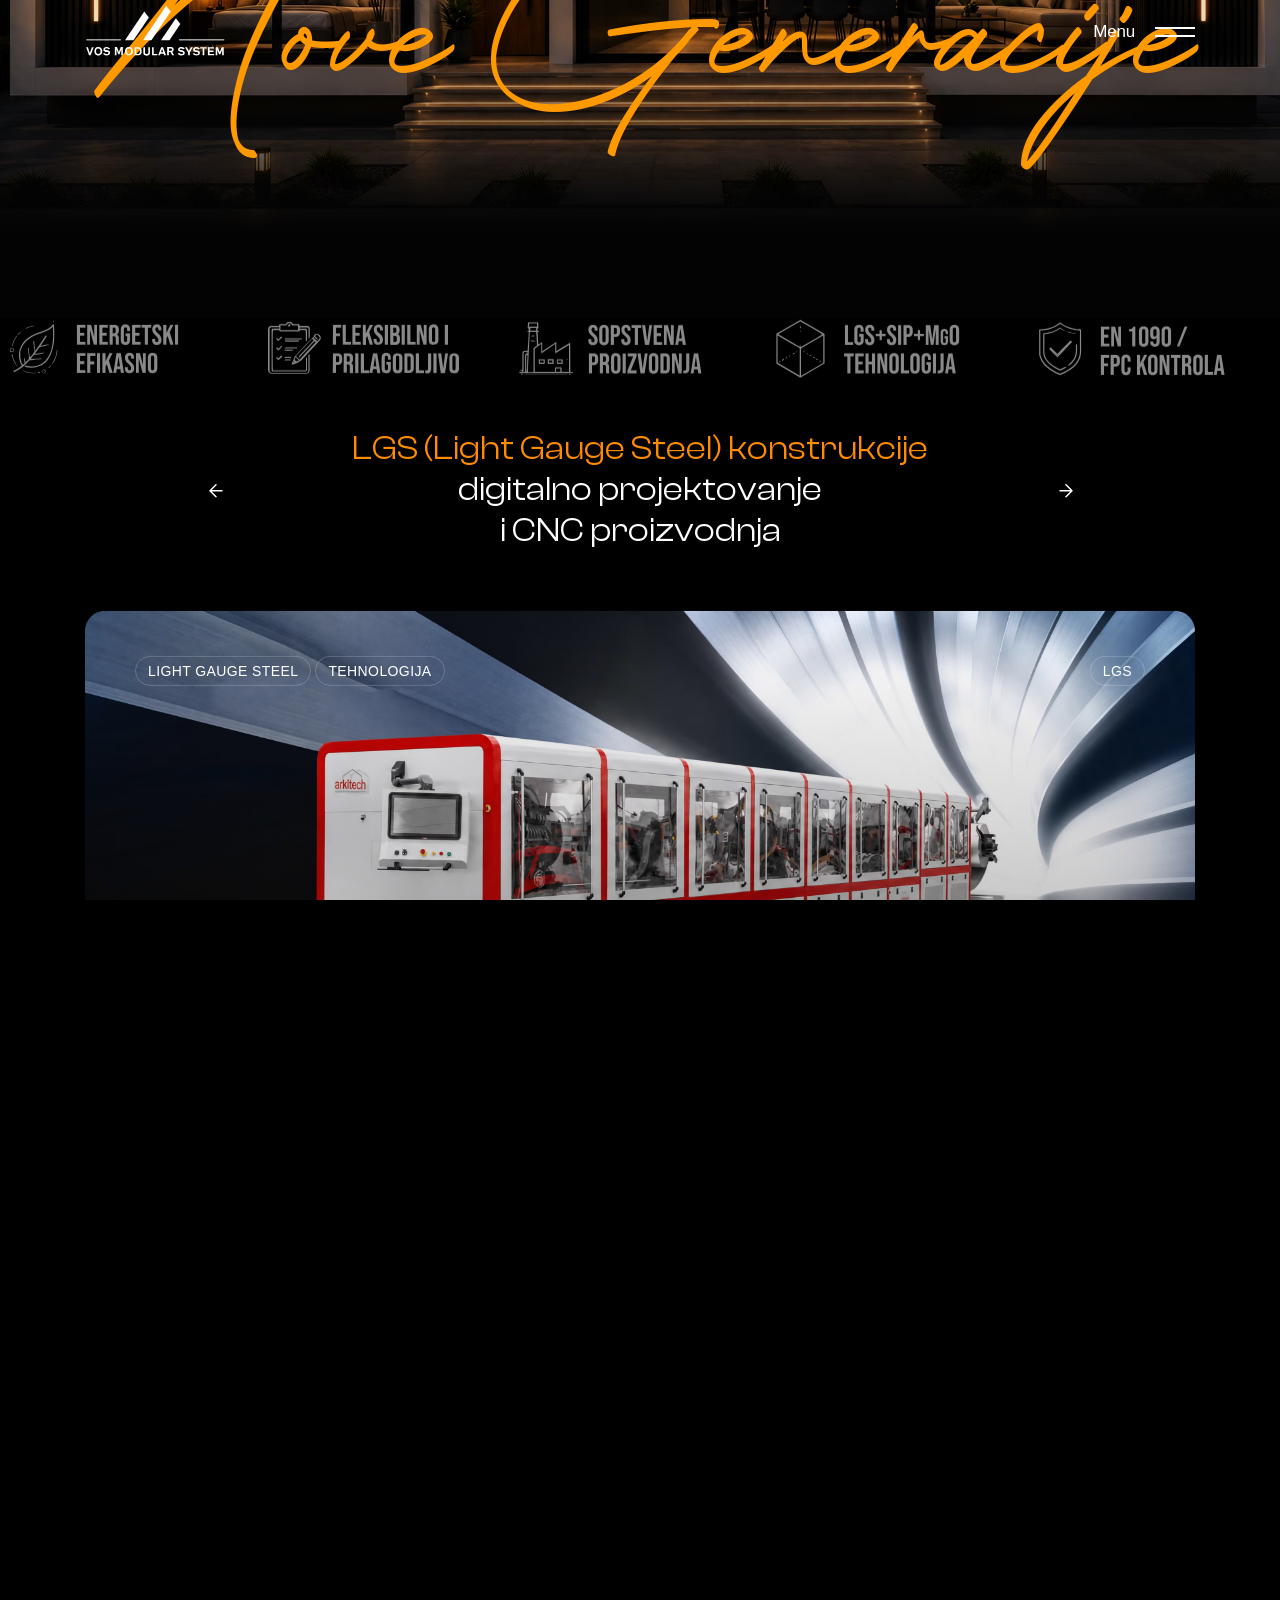
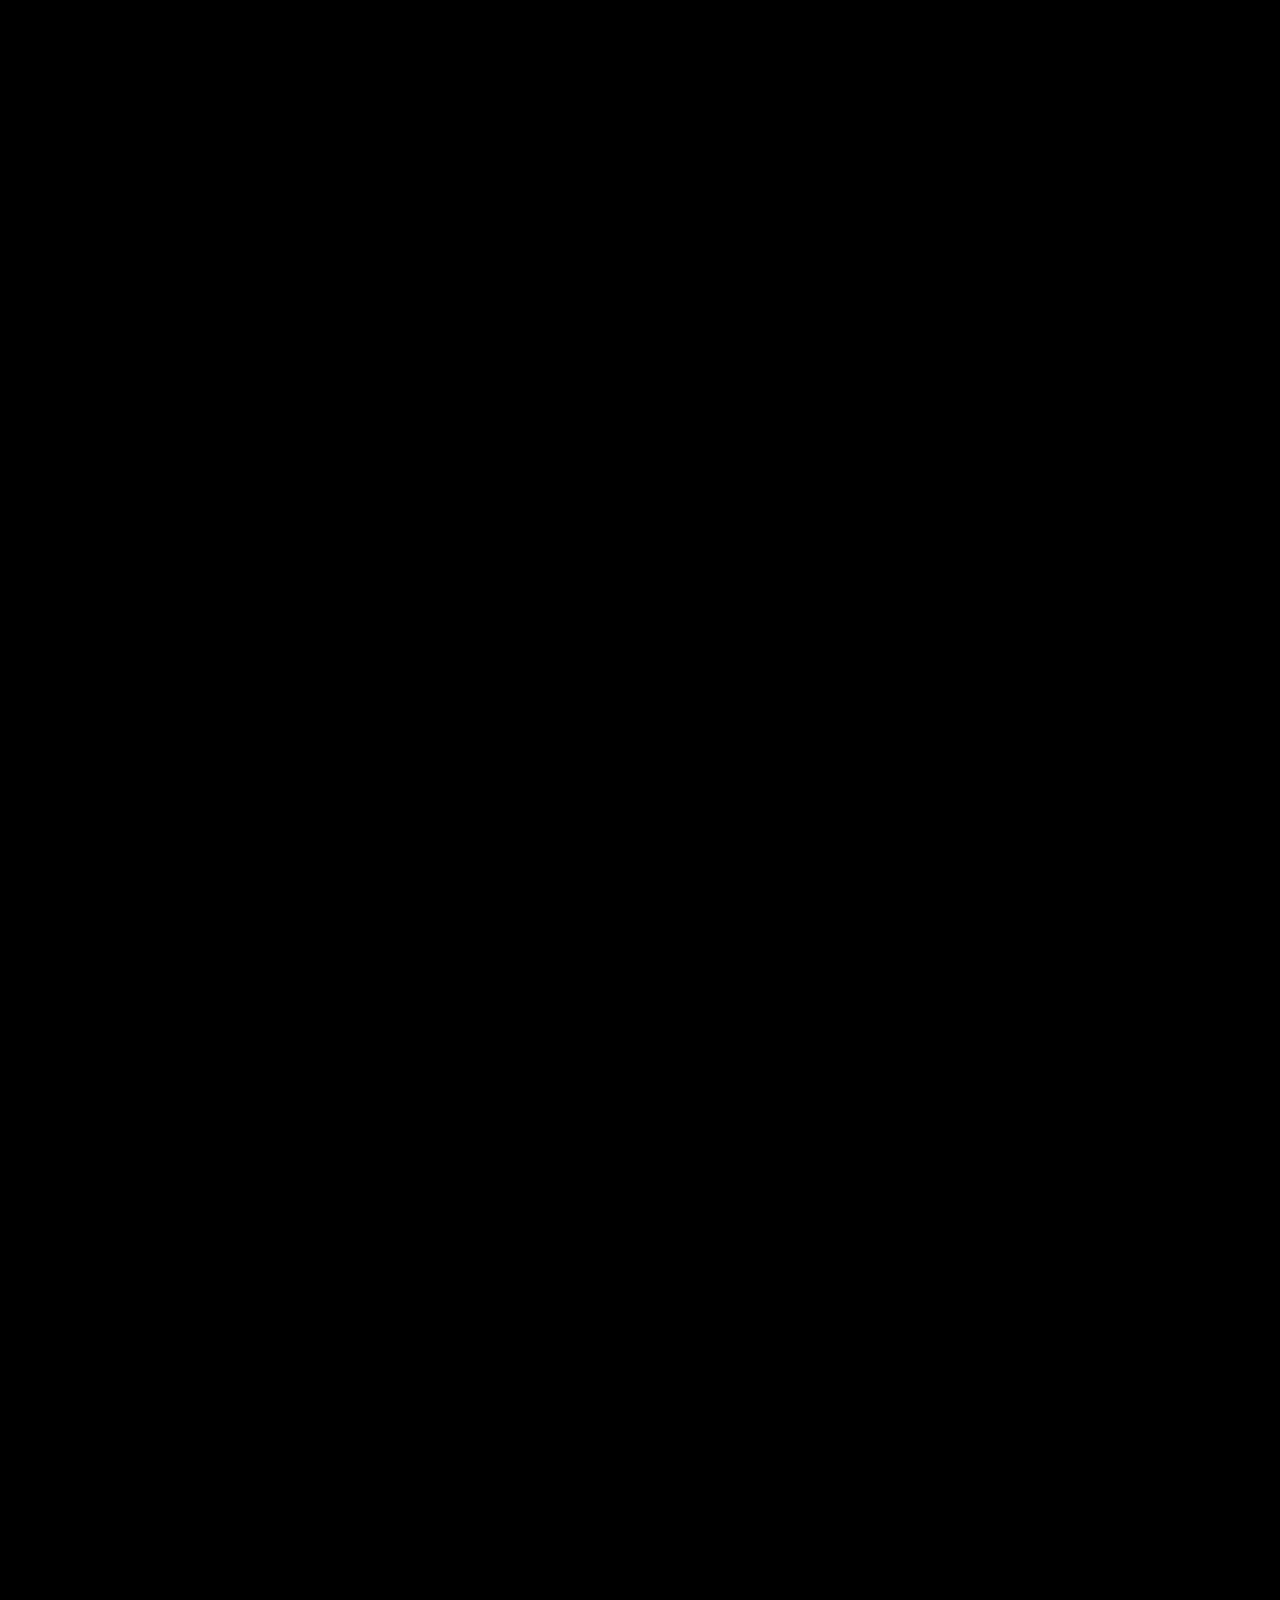
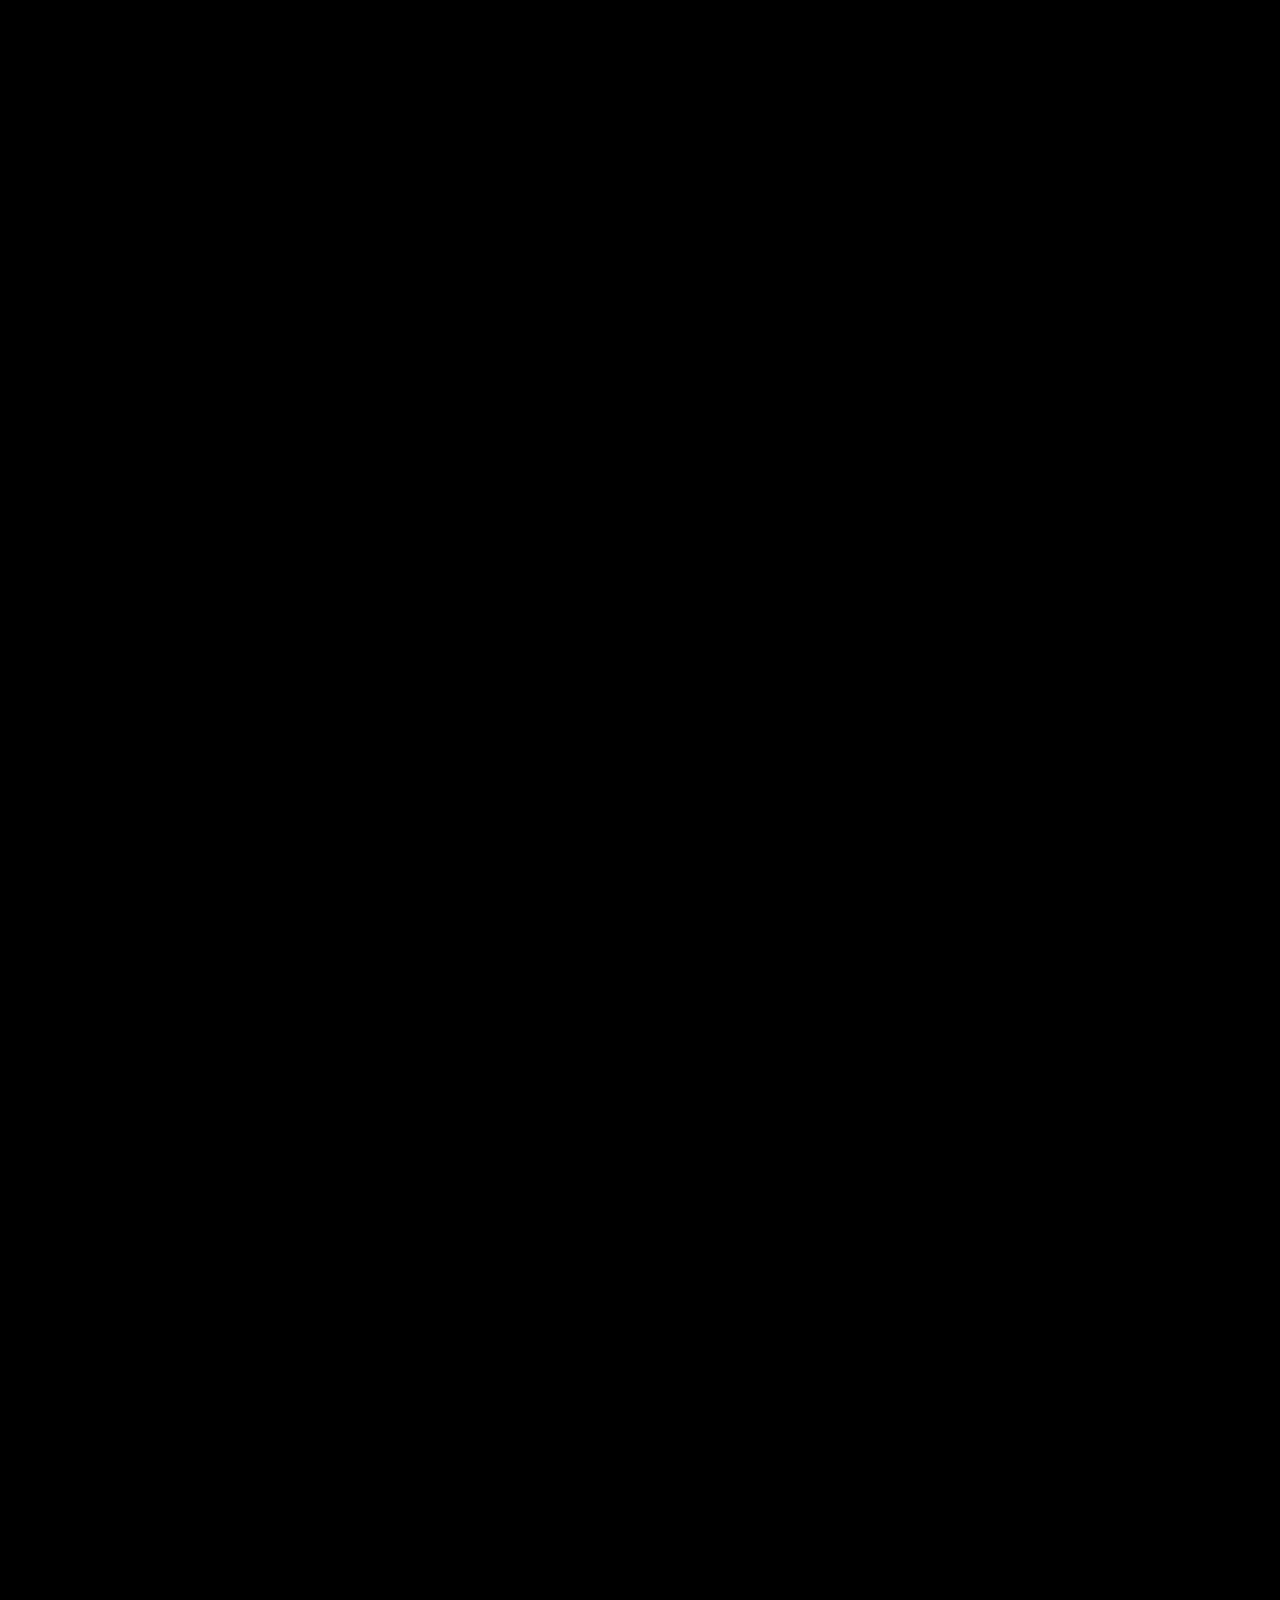
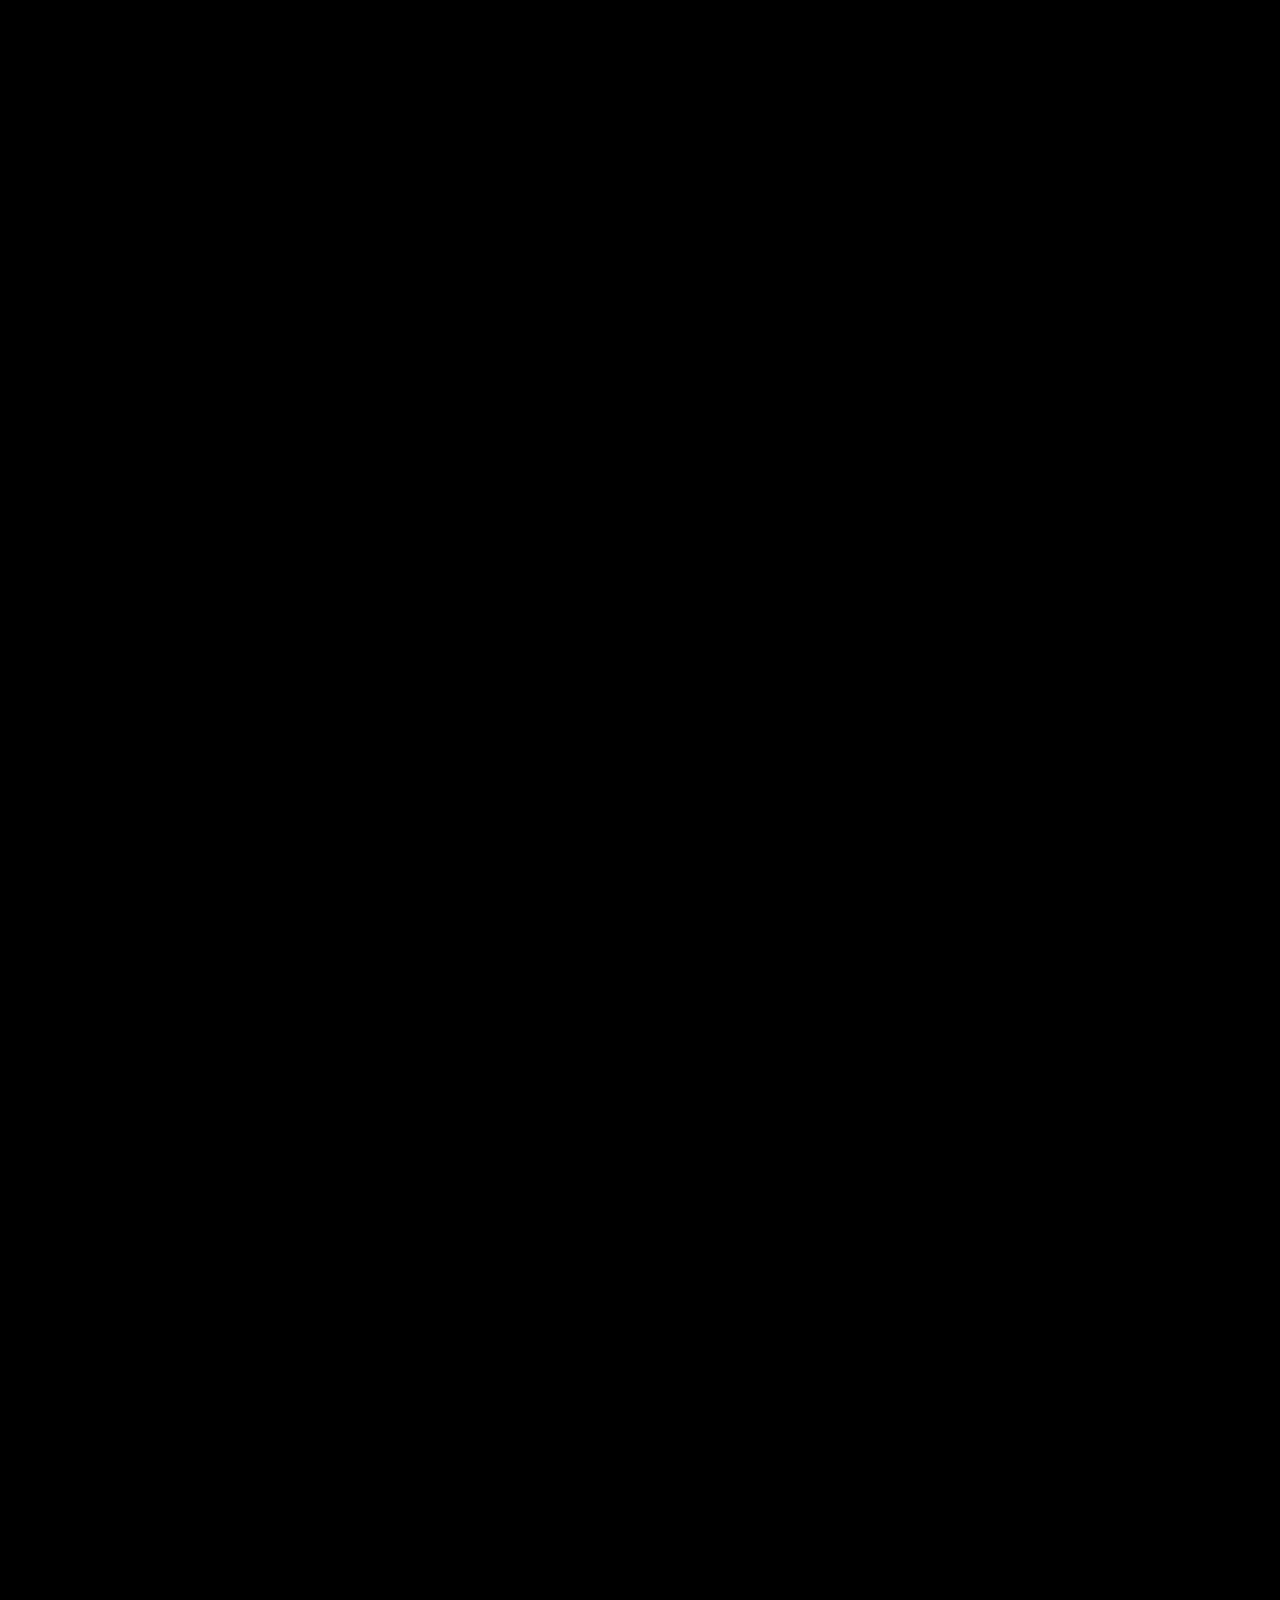
==== commit 369d6e20: "Redesign /lgs page to match new Figma design; shared header/footer partials - New hero, feature card" ====
--- a/index.html
+++ b/index.html
@@ -34,8 +34,6 @@
     <!-- End magic cursor -->
 
     <!-- preloader start -->
-
-    <!-- preloader -->KATALOZI
     <div id="preloader">
         <div class="preloader">
             <span></span>
@@ -43,10 +41,8 @@
         </div>
     </div>
     <!-- preloader end  -->
-    <!-- preloader end  -->
-
-
-    <!-- back to top start -->
+
+
     <!-- back to top start -->
     <div class="back-to-top-wrapper">
         <button id="back_to_top" type="button" class="back-to-top-btn">
@@ -55,7 +51,6 @@
             </svg>
         </button>
     </div>
-    <!-- back to top end -->
     <!-- back to top end -->
 
     <!-- offcanvas start -->
@@ -120,7 +115,7 @@
                     <div class="tp-offcanvas-2-right-info-item">
                         <label class="mb-10">Adresa</label>
                         <a class="tp-line-white" href="https://www.google.com.bd/maps/place/Vos+System/@45.3799021,20.0602516,17z/data=!3m1!4b1!4m14!1m7!3m6!1s0x475b222dc4f3ee83:0x62e4f84243fef71f!2sVos+System!8m2!3d45.3798984!4d20.0628265!16s%2Fg%2F1tg_vwn9!3m5!1s0x475b222dc4f3ee83:0x62e4f84243fef71f!8m2!3d45.3798984!4d20.0628265!16s%2Fg%2F1tg_vwn9?entry=ttu&g_ep=EgoyMDI2MDYwMS4wIKXMDSoASAFQAw%3D%3D" target="_blank">
-                            Čuruška 3, 21230 Žabalj, Srbija 
+                            Čuruška 3, 21230 Žabalj, Srbija
                         </a>
                     </div>
                     <div class="tp-offcanvas-2-right-info-item">
@@ -184,7 +179,7 @@
                         <li><a href="doc/sip.pdf" target="_blank" rel="noopener noreferrer">SIP paneli</a></li>
                         <li><a href="doc/score.pdf" target="_blank" rel="noopener noreferrer">STEEL CORE Sistem</a></li>
                         <li><a href="doc/mgo.pdf" target="_blank" rel="noopener noreferrer">MgO paneli</a></li>
-                       
+
                     </ul>
                 </li>
                  <li class="has-dropdown p-static is-active">
@@ -194,29 +189,29 @@
                         <li><a href="doc/ecap.pdf" target="_blank" rel="noopener noreferrer">E-Kapsula</a></li>
                         <li><a href="doc/xmod.pdf" target="_blank" rel="noopener noreferrer">X-MOD Line</a></li>
                         <li><a href="doc/mhome.pdf" target="_blank" rel="noopener noreferrer">Modularne Kuće</a></li>
-						
+
 						<li><a href="doc/kit 01.pdf" target="_blank" rel="noopener noreferrer">LGS KIT</a></li>
                         <li><a href="doc/kit 02.pdf" target="_blank" rel="noopener noreferrer">LGS+SIP KIT</a></li>
                         <li><a href="doc/kit 03.pdf" target="_blank" rel="noopener noreferrer">LGS+SIP/MgO KIT</a></li>
-					
-						
-                       
+
+
+
                     </ul>
                 </li>
 				 <li class="has-dropdown p-static is-active">
                     <a >360°PREGLED</a>
                     <ul class="tp-submenu submenu">
-                        
+
 						<li><a href="https://my.matterport.com/show/?m=LvjTjAGMy9D" target="_blank" rel="noopener noreferrer">SPACE KAPSULA</a></li>
 						<li><a href="https://my.matterport.com/show/?m=Ng99ZKTcBRJ" target="_blank" rel="noopener noreferrer">E-KAPSULA</a></li>
                         <li><a href="https://my.matterport.com/show/?m=ZeMni5wGzuD" target="_blank" rel="noopener noreferrer">XMODline B24-SL</a></li>
                         <li><a href="https://my.matterport.com/show/?m=9GBvYPCqosd" target="_blank" rel="noopener noreferrer">MALI PALIĆ</a></li>
                         <li><a href="https://my.matterport.com/show/?m=togwt7eFjQd" target="_blank" rel="noopener noreferrer">PR 10-30 LUX</a></li>
-                        
+
                     </ul>
                 </li>
-				
-               
+
+
             </ul>
         </nav>
         <!-- header area end -->
@@ -645,9 +640,9 @@
                             <span>Kontaktirajte nas da oživimo vašu viziju</span>
                             <h3 class="des-footer-title"><a class="text-scale-anim " >vos modular system</a>
 							</h3>
-							
-						
-							
+
+
+
                         </div>
                         <div class="des-footer-bottom d-flex align-items-center justify-content-between">
                             <span class="footer-contact">
@@ -660,7 +655,7 @@
                                 <a href="https://www.youtube.com/@VOSSYSTEMMODULAR">YouTube</a>
                                 <a href="https://www.instagram.com/vosmodularsystem">Instagram</a>
                                 <a href="https://www.facebook.com/vosmodularsystem">Facebook</a>
-                                
+
                             </div>
                             <span>Copyright © 2026</span>
                         </div>
--- a/css/custom.css
+++ b/css/custom.css
@@ -1,4 +1,33 @@
 /* Site customizations layered on top of the vendor template */
+
+/* ---------------------------------------------------------------------
+   PAGE LAYOUT CONVENTION — read this before building a new page section.
+
+   Every full-width section on this site follows the same pattern:
+
+     <div class="SOME-SECTION-NAME pt-100 pb-100">
+       <div class="container container-1750">
+         ... section content ...
+       </div>
+     </div>
+
+   - `container container-1750` (both classes together) is the site's real
+     grid: Bootstrap's responsive side-gutter at normal widths (15px at
+     e.g. 1440px), capped at a 1750px-wide row with 85px edges only once
+     the viewport is wide enough (~1920px+). This is what the header and
+     the homepage's wide sections already use — reuse it, don't hardcode
+     side padding in px, even if a Figma frame says otherwise. Figma frame
+     widths don't map 1:1 to this site's actual breakpoints.
+   - `pt-*` / `pb-*` are the site's existing spacing utilities (5px
+     steps, css/spacing.css) — reuse those for vertical rhythm instead of
+     inventing new padding values.
+   - Narrower text-only content can use plain `.container` instead of
+     `container-1750`, matching how the homepage hero does it.
+
+   Verify alignment by comparing a new section's left edge to the header
+   logo's left edge at a couple of real viewport widths (1440px and
+   1920px are good spot checks) — not just the widest one.
+   --------------------------------------------------------------------- */
 
 /* Footer contact links (phone/email/address) sit inside a running line of
    text, so they must not inherit the wide side-margins and underline
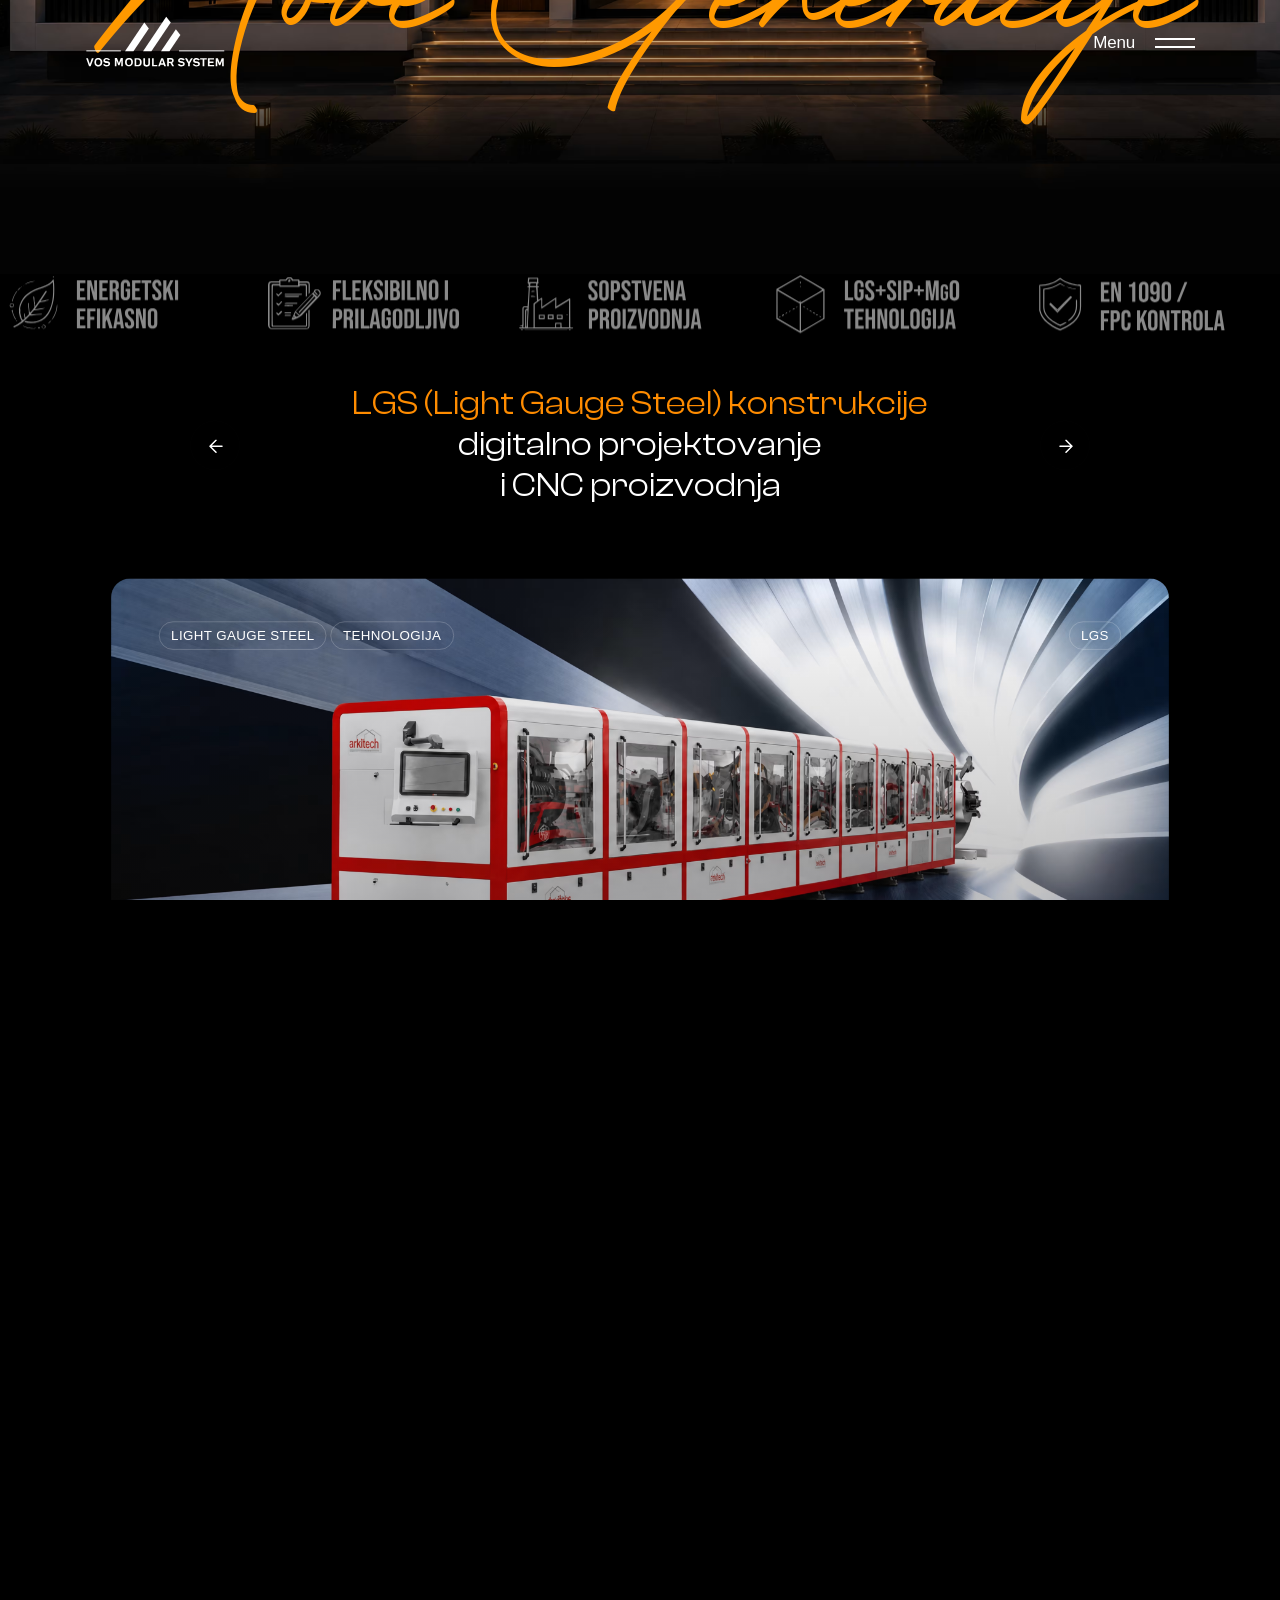
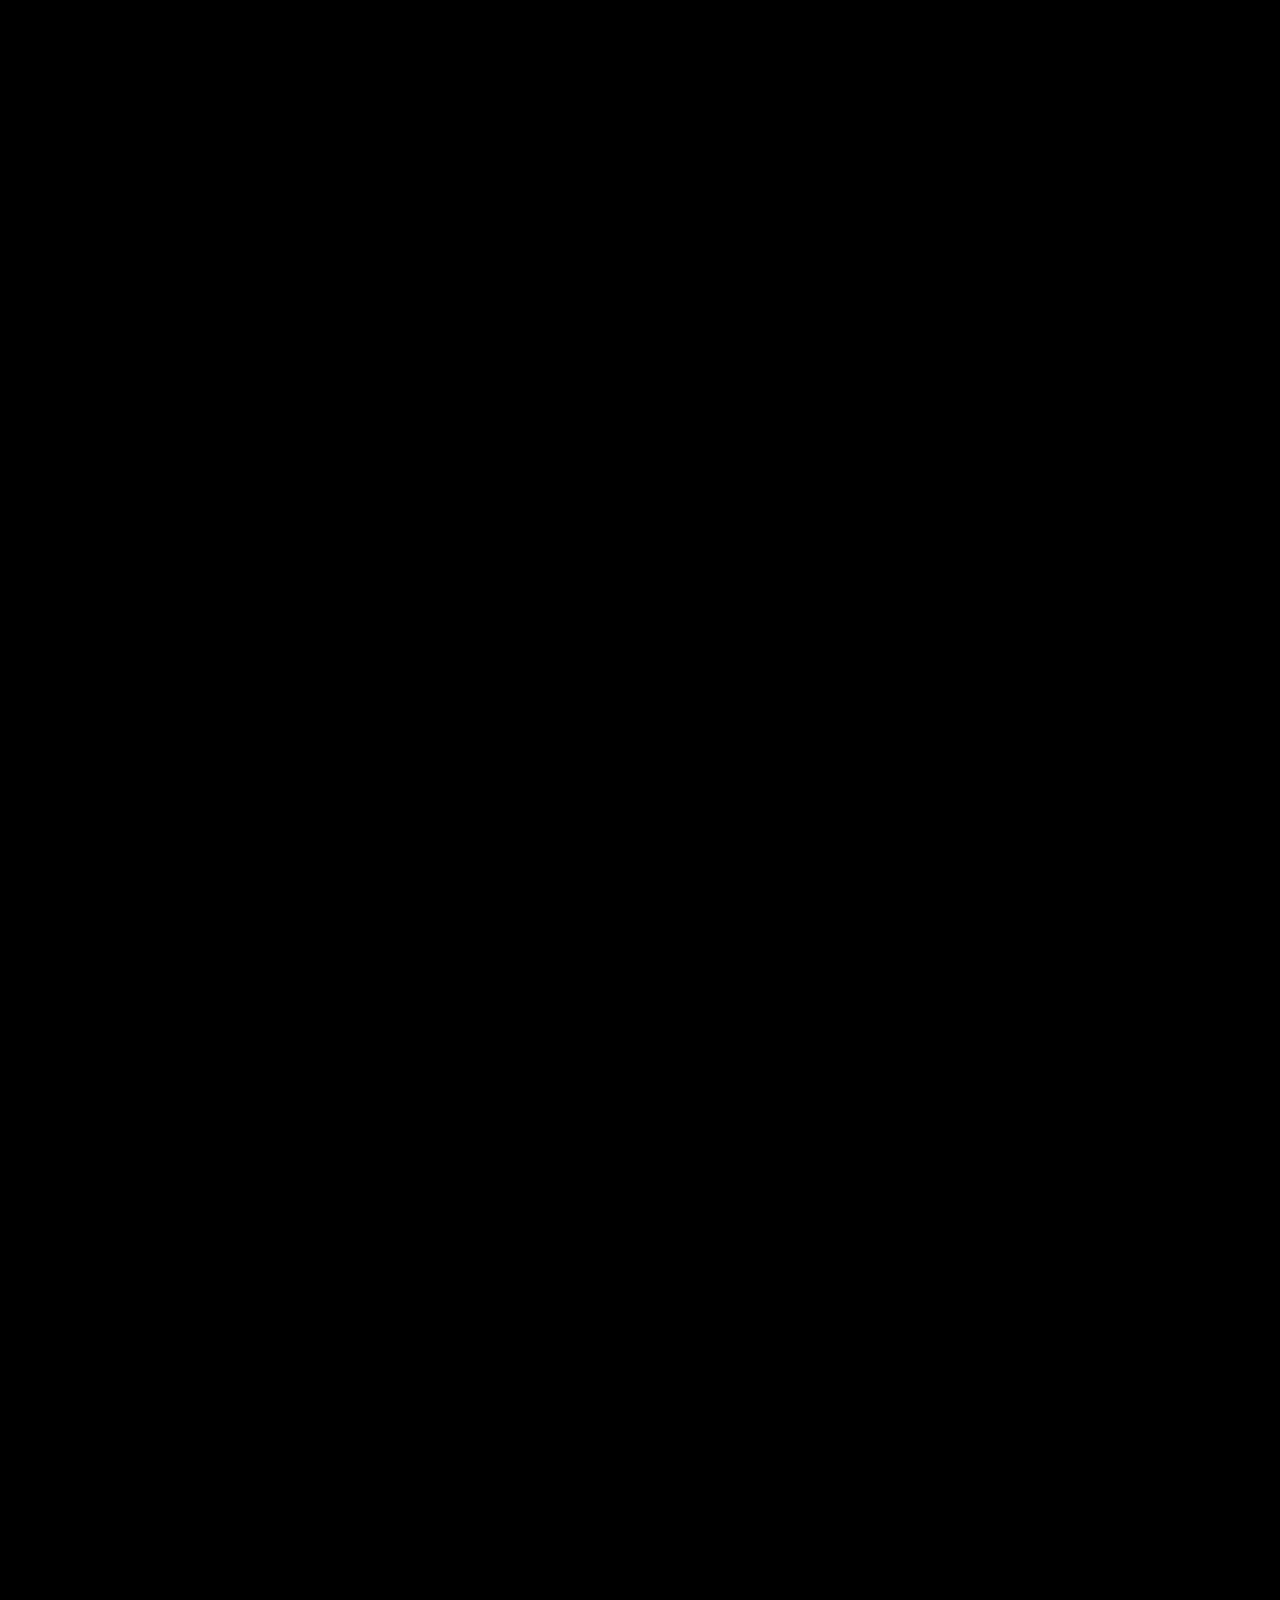
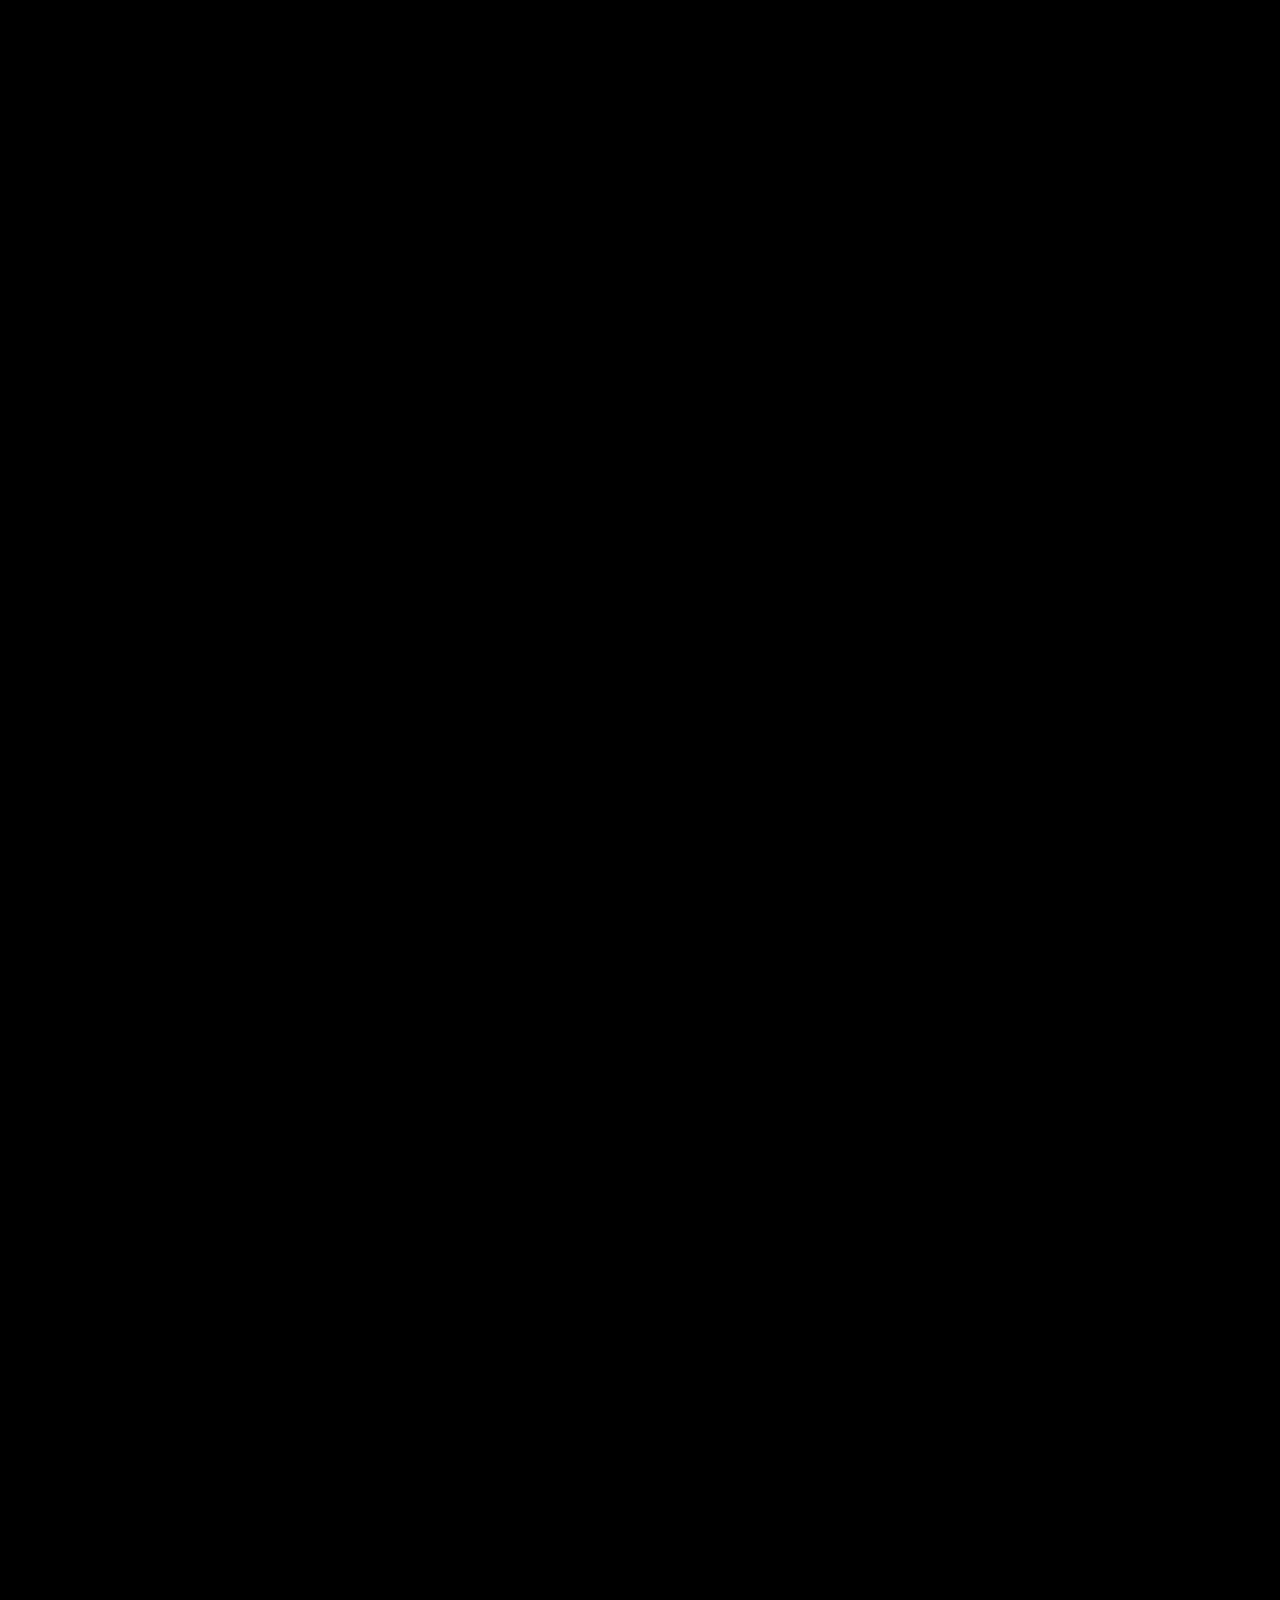
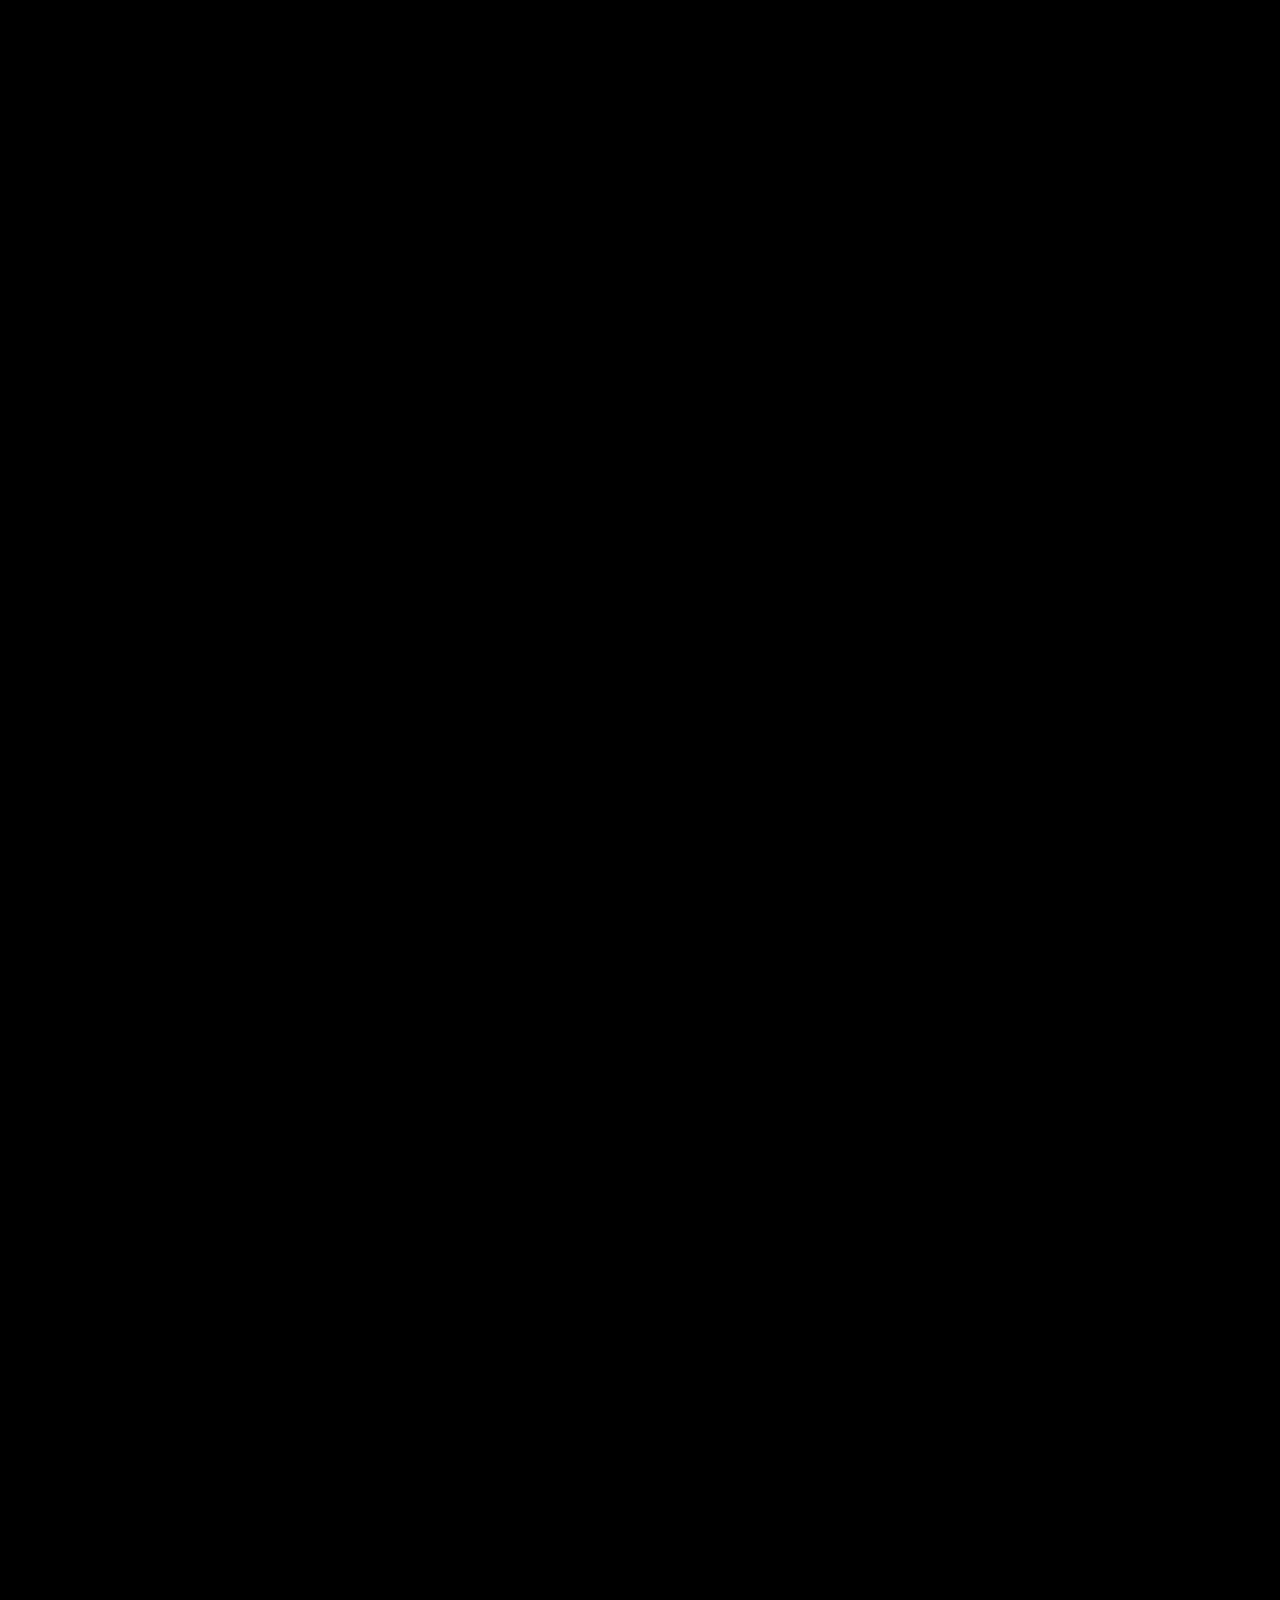
==== commit f291028c: "Fix hero CTA hover color, delay process step swap, increase navbar spacing - .lgs2-btn text was fall" ====
--- a/index.html
+++ b/index.html
@@ -147,7 +147,7 @@
     <header>
 
         <!-- header area start -->
-        <div class="tp-header-2-area z-index-3 mt-5 ">
+        <div class="tp-header-2-area z-index-3 header-nav-spacing ">
             <div class="container container-1750">
                 <div class="row align-items-center">
                     <div class="col-6">
--- a/css/custom.css
+++ b/css/custom.css
@@ -48,3 +48,10 @@
 .footer-contact-row:last-child {
   margin-bottom: 0;
 }
+
+/* Navbar top spacing — replaces the theme's mt-5 (5px) with more breathing
+   room above the logo/menu row, shared by every page via partials/header.html. */
+.header-nav-spacing {
+  margin-top: 16px;
+  padding-bottom: 8px;
+}
